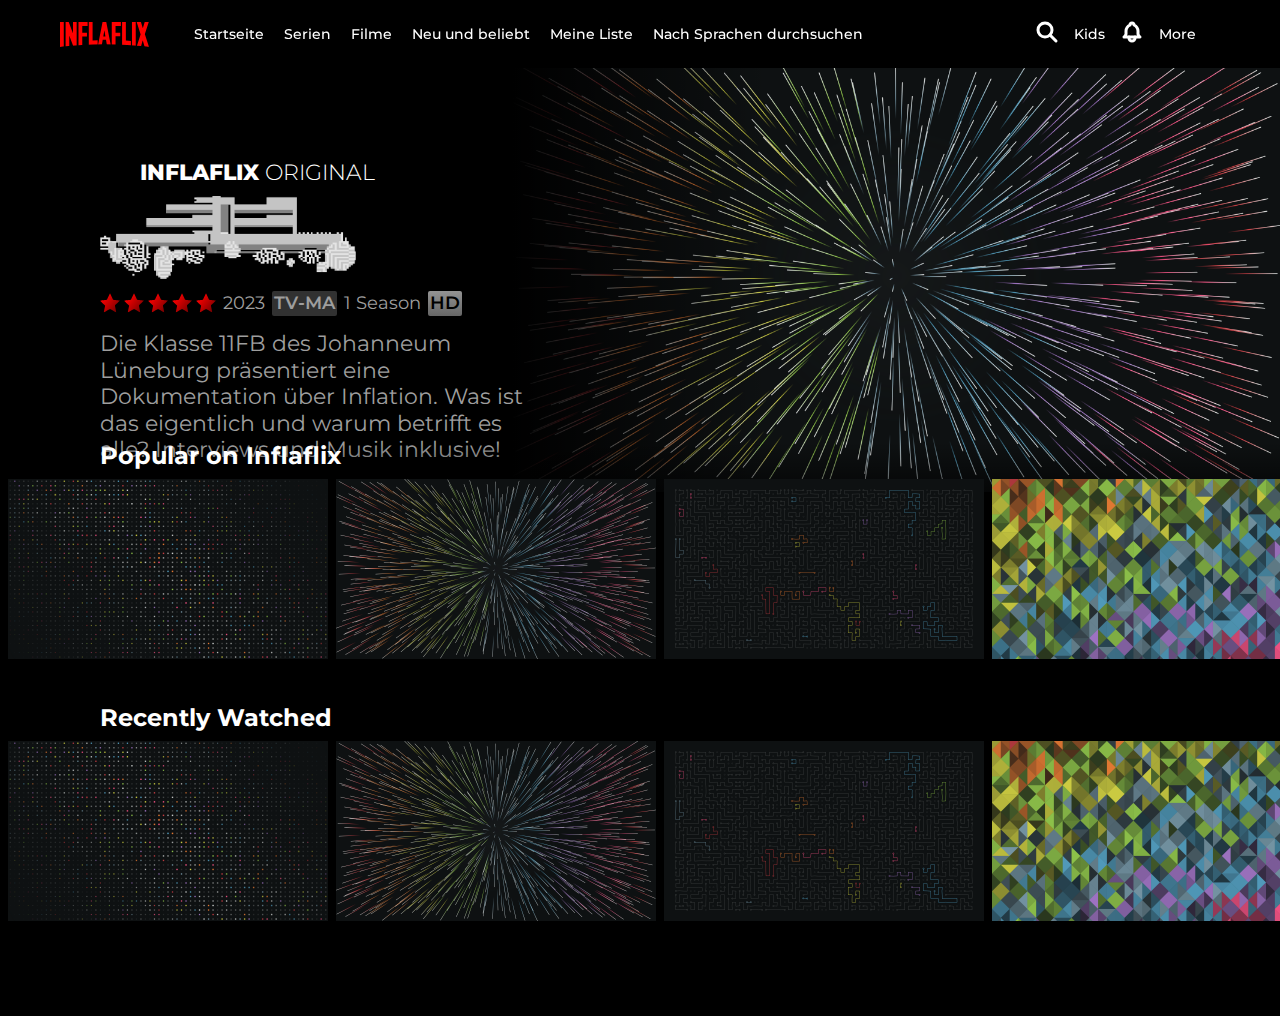
==== index.html @ cc9dcdc1 "first draft" ====
<!DOCTYPE html>
<html lang="en">

<head>
    <meta charset="UTF-8">
    <meta http-equiv="X-UA-Compatible" content="IE=edge">
    <meta name="viewport" content="width=device-width, initial-scale=1.0">
    <link rel="stylesheet" type="text/css" href="styles.css">
    <link rel="icon" type="image/x-icon" href="img/InflaflixLogo.svg">
    <title>Inflaflix</title>
</head>

<body>
    <span class="nav-bar-container-background"></span>
    <div class="nav-bar-container">
        <img src="./img/InflaflixLogoFull.svg" class="nav-logo">
        <ul class="main-navigation">
            <!--<li class="navigation-menu"><a class="menu-trigger" role="button" aria-haspopup="true" href="todo"
                    tabindex="0">Durchsuchen</a></li>-->
            <li class="nav-item"><a class="current active" href="/browse">Startseite</a></li>
            <li class="nav-item"><a href="/browse/genre/83">Serien</a></li>
            <li class="nav-item"><a href="/browse/genre/34399">Filme</a></li>
            <li class="nav-item"><a href="/latest">Neu und beliebt</a></li>
            <li class="nav-item"><a href="/browse/my-list">Meine Liste</a></li>
            <li class="nav-item"><a href="/browse/original-audio">Nach Sprachen durchsuchen</a></li>
        </ul>

        <div class="right-navigation">

            <div class="right-nav-item"><svg xmlns="http://www.w3.org/2000/svg"
                    class="icon icon-tabler icon-tabler-search" width="24" height="24" viewBox="0 0 24 24"
                    stroke-width="3" stroke="#ffffff" fill="none" stroke-linecap="round" stroke-linejoin="round">
                    <path stroke="none" d="M0 0h24v24H0z" fill="none" />
                    <circle cx="10" cy="10" r="7" />
                    <line x1="21" y1="21" x2="15" y2="15" />
                </svg>
            </div>

            <div class="right-nav-item right-nav-text">
                Kids
            </div>

            <div class="right-nav-item">
                <svg xmlns="http://www.w3.org/2000/svg" class="icon icon-tabler icon-tabler-bell" width="24" height="24"
                    viewBox="0 0 24 24" stroke-width="3" stroke="#ffffff" fill="none" stroke-linecap="round"
                    stroke-linejoin="round">
                    <path stroke="none" d="M0 0h24v24H0z" fill="none" />
                    <path d="M10 5a2 2 0 0 1 4 0a7 7 0 0 1 4 6v3a4 4 0 0 0 2 3h-16a4 4 0 0 0 2 -3v-3a7 7 0 0 1 4 -6" />
                    <path d="M9 17v1a3 3 0 0 0 6 0v-1" />
                </svg>
            </div>

            <div class="right-nav-item">More

            </div>
            
        </div>

    </div>


    <div class="featured-content-container">
        <img src="./img/testImages/themer-wallpaper-burst-dark-2560x1440.png" class="background-image">
        <div class="featured-content-description">
            <div class="feature-brand"><span style="font-weight: 800;">Inflaflix</span> Original</div>
            <img src="./img/JohLogo.png" class="feature-brand-logo">
            <div class="featured-content-info-container">
                <div class="star-container">
                    <img src="./img/star.svg">
                    <img src="./img/star.svg">
                    <img src="./img/star.svg">
                    <img src="./img/star.svg">
                    <img src="./img/star.svg">
                </div>
                <span style="text-align: center; font-size: 18px; margin-left: 7px;">2023</span>
                <span
                    style="text-align: center; font-size: 18px; font-weight: 600; margin-left: 7px; background-color: rgb(49, 49, 49); padding: 2px; border-radius: 2px;">
                    TV-MA
                </span>
                <span style="text-align: center; font-size: 18px; margin-left: 7px;">1 Season</span>
                <span
                    style="text-align: center; color: black; font-size: 18px; font-weight: 600; margin-left: 7px; background: linear-gradient(0deg, rgba(102,102,102,1) 0%, rgba(147,147,147,1) 100%); padding: 2px; border-radius: 2px;">
                    HD
                </span>
            </div>

            <div class="featured-content-description-text">
                Die Klasse 11FB des Johanneum Lüneburg präsentiert eine Dokumentation über Inflation. Was ist das
                eigentlich und warum betrifft es alle? Interviews und Musik inklusive!
            </div>
        </div>
    </div>

    <div class="show-selection">
        <div class="show-selection-row">
            <div class="selection-row-title">Popular on Inflaflix</div>
            <div class="selection-row-shows">
                <div class="show">
                    <img src="./img/testImages/themer-wallpaper-block-wave-dark-2560x1440.png">
                    <a class="show-hover-selector"></a>
                </div>
                <div class="show">
                    <img src="./img/testImages/themer-wallpaper-burst-dark-2560x1440.png">
                    <a class="show-hover-selector"></a>
                </div>
                <div class="show">
                    <img src="./img/testImages/themer-wallpaper-circuits-dark-2560x1440.png">
                    <a class="show-hover-selector"></a>
                </div>
                <div class="show">
                    <img src="./img/testImages/themer-wallpaper-diamonds-dark-2560x1440.png">
                    <a class="show-hover-selector"></a>
                </div>
                <div class="show">
                    <img src="./img/testImages/themer-wallpaper-dot-grid-dark-2560x1440-1.png">
                    <a class="show-hover-selector"></a>
                </div>
                <div class="show">
                    <img src="./img/testImages/themer-wallpaper-dot-grid-dark-2560x1440-2.png">
                    <a class="show-hover-selector"></a>
                </div>
                <div class="show">
                    <img src="./img/testImages/themer-wallpaper-octagon-dark-2560x1440.png">
                    <a class="show-hover-selector"></a>
                </div>
                <div class="show">
                    <img src="./img/testImages/themer-wallpaper-shirts-dark-2560-1440.png">
                    <a class="show-hover-selector"></a>
                </div>
                <div class="show">
                    <img src="./img/testImages/themer-wallpaper-triangles-dark-2560x1440.png">
                    <a class="show-hover-selector"></a>
                </div>
                <div class="show">
                    <img src="./img/testImages/themer-wallpaper-trianglify-dark-2560x1440-0.75-1.png">
                    <a class="show-hover-selector"></a>
                </div>
                <div class="show">
                    <img src="./img/testImages/themer-wallpaper-trianglify-dark-2560x1440-0.75-2.png">
                    <a class="show-hover-selector"></a>
                </div>
                <div class="show">
                    <img src="./img/testImages/themer-wallpaper-block-wave-dark-2560x1440.png">
                    <a class="show-hover-selector"></a>
                </div>
                <div class="show">
                    <img src="./img/testImages/themer-wallpaper-burst-dark-2560x1440.png">
                    <a class="show-hover-selector"></a>
                </div>
                <div class="show">
                    <img src="./img/testImages/themer-wallpaper-circuits-dark-2560x1440.png">
                    <a class="show-hover-selector"></a>
                </div>
                <div class="show">
                    <img src="./img/testImages/themer-wallpaper-diamonds-dark-2560x1440.png">
                    <a class="show-hover-selector"></a>
                </div>
                <div class="show">
                    <img src="./img/testImages/themer-wallpaper-dot-grid-dark-2560x1440-1.png">
                    <a class="show-hover-selector"></a>
                </div>
                <div class="show">
                    <img src="./img/testImages/themer-wallpaper-dot-grid-dark-2560x1440-2.png">
                    <a class="show-hover-selector"></a>
                </div>
                <div class="show">
                    <img src="./img/testImages/themer-wallpaper-octagon-dark-2560x1440.png">
                    <a class="show-hover-selector"></a>
                </div>
                <div class="show">
                    <img src="./img/testImages/themer-wallpaper-shirts-dark-2560-1440.png">
                    <a class="show-hover-selector"></a>
                </div>
                <div class="show">
                    <img src="./img/testImages/themer-wallpaper-triangles-dark-2560x1440.png">
                    <a class="show-hover-selector"></a>
                </div>
                <div class="show">
                    <img src="./img/testImages/themer-wallpaper-trianglify-dark-2560x1440-0.75-1.png">
                    <a class="show-hover-selector"></a>
                </div>
                <div class="show">
                    <img src="./img/testImages/themer-wallpaper-trianglify-dark-2560x1440-0.75-2.png">
                    <a class="show-hover-selector"></a>
                </div>
            </div>
        </div>
        <div class="show-selection-row">
            <div class="selection-row-title">Recently Watched</div>
            <div class="selection-row-shows">
                <div class="show">
                    <img src="./img/testImages/themer-wallpaper-block-wave-dark-2560x1440.png">
                    <a class="show-hover-selector"></a>
                </div>
                <div class="show">
                    <img src="./img/testImages/themer-wallpaper-burst-dark-2560x1440.png">
                    <a class="show-hover-selector"></a>
                </div>
                <div class="show">
                    <img src="./img/testImages/themer-wallpaper-circuits-dark-2560x1440.png">
                    <a class="show-hover-selector"></a>
                </div>
                <div class="show">
                    <img src="./img/testImages/themer-wallpaper-diamonds-dark-2560x1440.png">
                    <a class="show-hover-selector"></a>
                </div>
                <div class="show">
                    <img src="./img/testImages/themer-wallpaper-dot-grid-dark-2560x1440-1.png">
                    <a class="show-hover-selector"></a>
                </div>
                <div class="show">
                    <img src="./img/testImages/themer-wallpaper-dot-grid-dark-2560x1440-2.png">
                    <a class="show-hover-selector"></a>
                </div>
                <div class="show">
                    <img src="./img/testImages/themer-wallpaper-octagon-dark-2560x1440.png">
                    <a class="show-hover-selector"></a>
                </div>
                <div class="show">
                    <img src="./img/testImages/themer-wallpaper-shirts-dark-2560-1440.png">
                    <a class="show-hover-selector"></a>
                </div>
                <div class="show">
                    <img src="./img/testImages/themer-wallpaper-triangles-dark-2560x1440.png">
                    <a class="show-hover-selector"></a>
                </div>
                <div class="show">
                    <img src="./img/testImages/themer-wallpaper-trianglify-dark-2560x1440-0.75-1.png">
                    <a class="show-hover-selector"></a>
                </div>
                <div class="show">
                    <img src="./img/testImages/themer-wallpaper-trianglify-dark-2560x1440-0.75-2.png">
                    <a class="show-hover-selector"></a>
                </div>
                <div class="show">
                    <img src="./img/testImages/themer-wallpaper-block-wave-dark-2560x1440.png">
                    <a class="show-hover-selector"></a>
                </div>
                <div class="show">
                    <img src="./img/testImages/themer-wallpaper-burst-dark-2560x1440.png">
                    <a class="show-hover-selector"></a>
                </div>
                <div class="show">
                    <img src="./img/testImages/themer-wallpaper-circuits-dark-2560x1440.png">
                    <a class="show-hover-selector"></a>
                </div>
                <div class="show">
                    <img src="./img/testImages/themer-wallpaper-diamonds-dark-2560x1440.png">
                    <a class="show-hover-selector"></a>
                </div>
                <div class="show">
                    <img src="./img/testImages/themer-wallpaper-dot-grid-dark-2560x1440-1.png">
                    <a class="show-hover-selector"></a>
                </div>
                <div class="show">
                    <img src="./img/testImages/themer-wallpaper-dot-grid-dark-2560x1440-2.png">
                    <a class="show-hover-selector"></a>
                </div>
                <div class="show">
                    <img src="./img/testImages/themer-wallpaper-octagon-dark-2560x1440.png">
                    <a class="show-hover-selector"></a>
                </div>
                <div class="show">
                    <img src="./img/testImages/themer-wallpaper-shirts-dark-2560-1440.png">
                    <a class="show-hover-selector"></a>
                </div>
                <div class="show">
                    <img src="./img/testImages/themer-wallpaper-triangles-dark-2560x1440.png">
                    <a class="show-hover-selector"></a>
                </div>
                <div class="show">
                    <img src="./img/testImages/themer-wallpaper-trianglify-dark-2560x1440-0.75-1.png">
                    <a class="show-hover-selector"></a>
                </div>
                <div class="show">
                    <img src="./img/testImages/themer-wallpaper-trianglify-dark-2560x1440-0.75-2.png">
                    <a class="show-hover-selector"></a>
                </div>
            </div>
        </div>
    </div>
</body>

</html>
---- styles.css ----
/* General Setup */
@font-face {
    font-family: "Montserat";
    src: url(fonts/Montserrat-VariableFont_wght.ttf) format("truetype");
}

body {
    margin: 0;
    width: 100%;
    font-family: "Montserat", sans-serif;
    line-height: 1.2;
    background-color: black;
    overflow-x: hidden;
}

.nav-bar-container {
    box-sizing: border-box;
    width: calc(100vw - 9px);
    height: 68px;
    background-image: linear-gradient(to top, rgba(0, 0, 0, 0), rgba(0, 0, 0, 0.8));
    color: white;
    padding: 20px;
    padding-left: 60px;
    font-size: 14px;
    font-weight: 500;
    position: fixed;
    display: flex;
    align-items: center;
    z-index: 100;
}

.nav-bar-container-background {
    position: absolute;
    width: 100%;
    height: 68px;
    background-color: black;
    z-index: 99;
}

.nav-logo {
    height: 25px;
    margin-right: 25px;
}

.main-navigation {
    align-items: center;
    display: flex;
    margin: 0;
    padding: 0;
}

.nav-item {
    display: block;
    margin-left: 20px;
    list-style-type: none;
    font-size: 14px;
}

.nav-item a {
    text-decoration: none;
    color: white;
}

a.nav-item:hover {
    color: rgb(253, 88, 88);
}

.right-navigation {
    display: flex;
    align-items: center;
    height: 100%;
    justify-content: flex-end;
    position: absolute;
    top: 0;
    right: 60px;
}

.right-nav-item {
    margin-right: 15px;
}


.featured-content-container {
    width: 100%;
    height: calc(60vw * 1080/1920);
    padding-top: 60px;
    position: relative;
    background-color: blue;
}

.featured-content-description {
    width: 100vw;
    height: calc(100% - 60px);
    background: linear-gradient(90deg, rgba(0, 0, 0, 1) 0%, rgba(0, 0, 0, 1) 40%, rgba(0, 0, 0, 0.5) 50%, rgba(0, 0, 0, 0) 60%);
    color: white;
    position: absolute;
    box-sizing: border-box;
    padding: 100px;
}

.featured-content-description-text {
    width: 34vw;
    margin-top: 18px;
    font-size: 22px;
    font-weight: 400;
    color: rgb(158, 158, 158);
}

.feature-brand {
    font-size: 22px;
    text-transform: uppercase;
    font-weight: 300;
    margin-left: 40px;
}

.feature-brand-logo {
    width: 20vw;
    margin-top: 10px;
}

.featured-content-info-container {
    display: flex;
    align-items: center;
    text-align: center;
    margin-top: 10px;
    height: 20px;
    color: rgb(158, 158, 158);
}

.star-container {
    height: 100%;
    align-items: center;
    position: relative;
}

.star-container img {
    height: 20px;
    width: 20px;
    margin-top: auto;
}

.background-image {
    width: 60vw;
    float: right;
}

@media (max-width: 1000px) {
    .background-image {
        width: 100vw;
    }

    .featured-content-container {
        height: calc(100vw * 1080/1920);
    }

    .featured-content-description {
        background: linear-gradient(0deg, rgba(0, 0, 0, 1) 0%, rgba(0, 0, 0, 1) 40%, rgba(0, 0, 0, 0.5) 50%, rgba(0, 0, 0, 0.15) 60%);
        align-content: center;
    }

    .feature-brand-logo {
        width: 50vw;
    }

    .featured-content-description-text {
        width: 80vw;
    }
}




.show-selection {
    color: white;
    background: linear-gradient(0deg, rgba(0, 0, 0, 1) 85%, rgba(0, 0, 0, 0) 100%);
    translate: 0 -50px;
    margin: auto;
}

.show-selection-row {
    height: 100%;
    margin-bottom: 5px;
}

.selection-row-title {
    margin-left: 100px;
    margin-bottom: 8px;
    font-size: 24px;
    font-weight: 700;
    display: block;
}

.selection-row-shows {
    display: flex;
    height: calc(20vh + 40px);
    margin-left: 8px;
    overflow:auto;
    -ms-overflow-style: none;
    /* IE and Edge */
    scrollbar-width: none;
    /* Firefox */

    scroll-snap-type: x mandatory;
}

.selection-row-shows::-webkit-scrollbar {
    display: none;
}

.show {
    height: 20vh;
    /*translate: calc(-25vh * 803/559 + 92px);*/
    margin-right: 8px;
    box-sizing: border-box;
    position: relative;
    scroll-snap-align: start;
    scroll-margin: 108px;
}

.show img {
    height: 20vh;
}

.show-hover-selector {
    width: calc(100% - 16px);
    height: calc(100% - 16px);
    position: absolute;
    top: 0;
    left: 0;
}

.show-hover-selector:hover {
    border: 8px solid white;
}


@media (max-width: 1120px) {
    .featured-content-description {
        padding: 50px;
    }

    .show-selection {
        translate: 0 -100;
    }

    .selection-row-title {
        margin-left: 58px;
    }

    .show {
        scroll-margin: 50px;
    }

    .featured-content-description-text {
        font-size: 19px;
    }
}
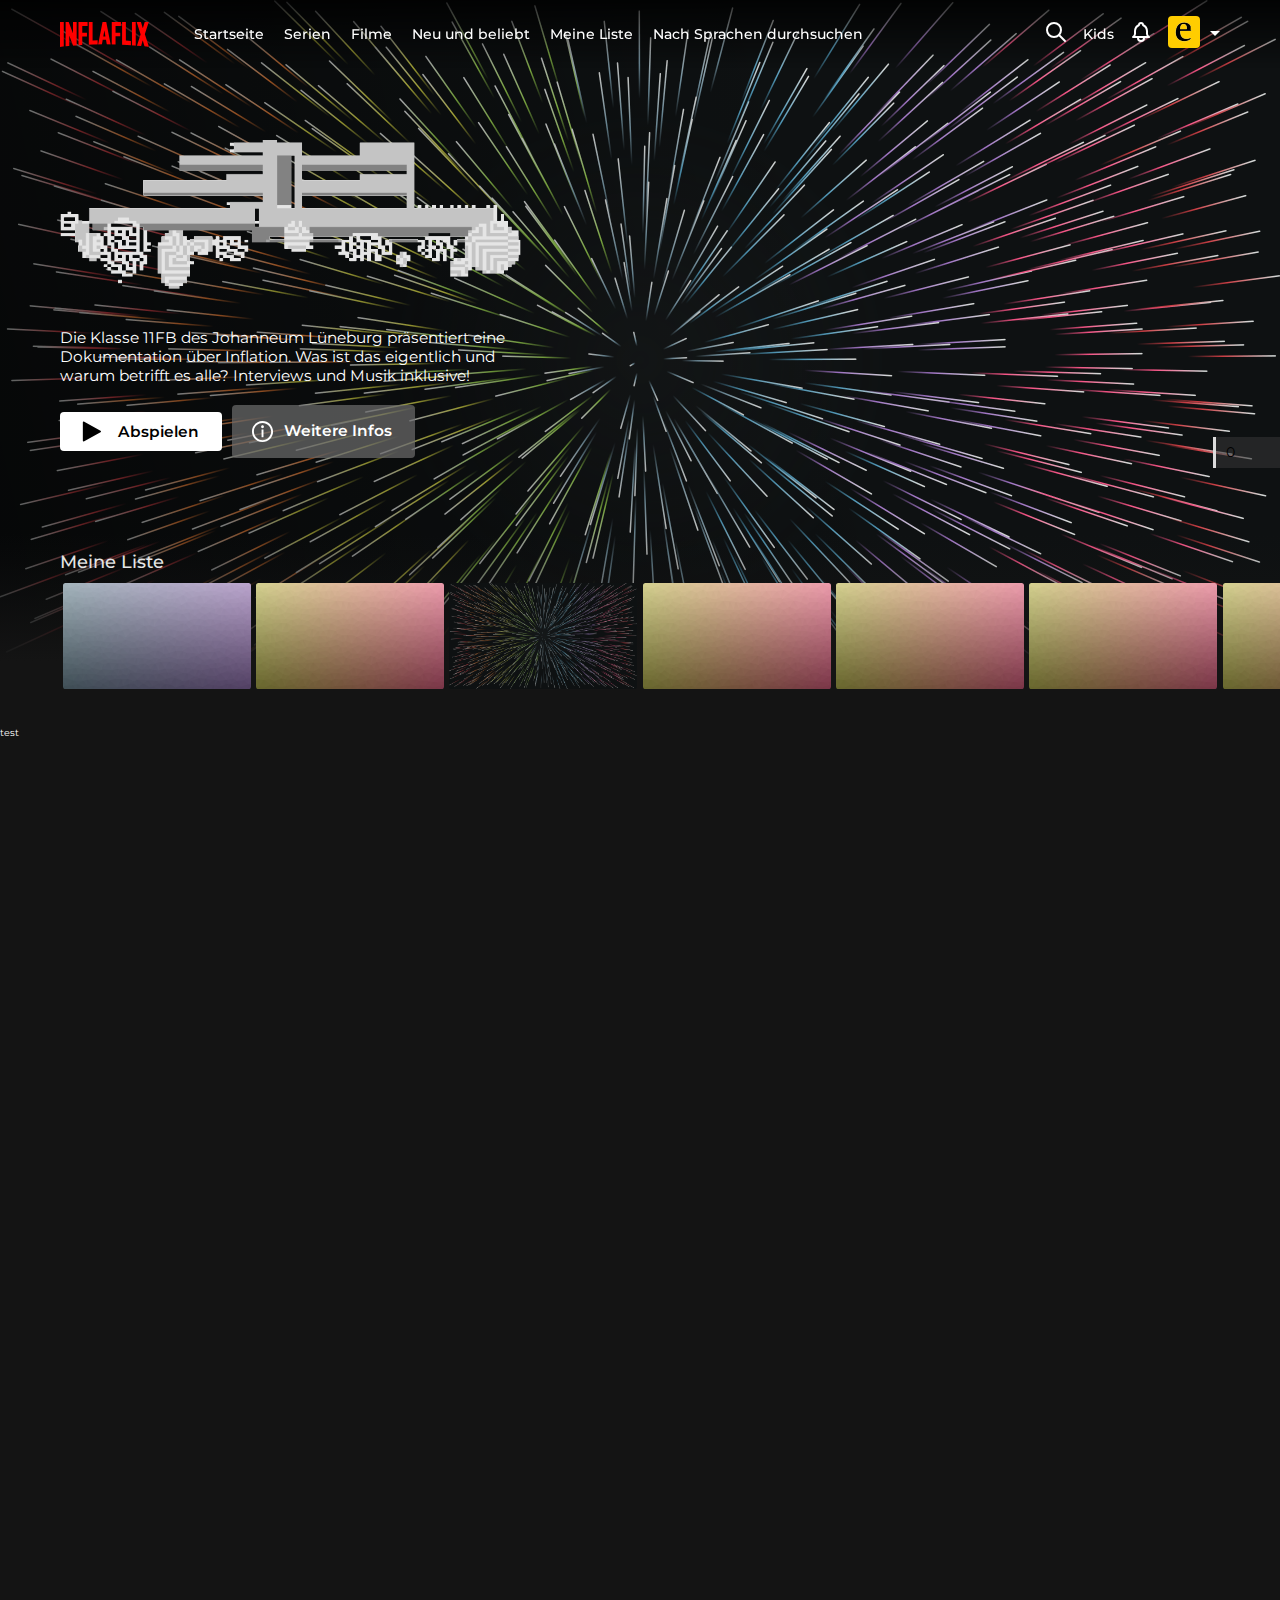
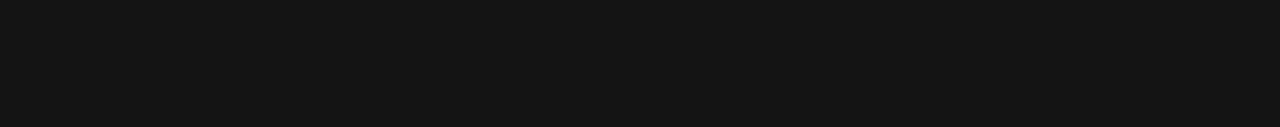
==== commit 68016514: "update website" ====
--- a/index.html
+++ b/index.html
@@ -11,180 +11,187 @@
 </head>
 
 <body>
-    <span class="nav-bar-container-background"></span>
-    <div class="nav-bar-container">
-        <img src="./img/InflaflixLogoFull.svg" class="nav-logo">
-        <ul class="main-navigation">
-            <!--<li class="navigation-menu"><a class="menu-trigger" role="button" aria-haspopup="true" href="todo"
+    <div class="content">
+        <!--<span class="nav-bar-container-background"></span>-->
+        <div class="nav-bar-container">
+            <img src="./img/InflaflixLogoFull.svg" class="nav-logo">
+            <ul class="main-navigation">
+                <!--<li class="navigation-menu"><a class="menu-trigger" role="button" aria-haspopup="true" href="todo"
                     tabindex="0">Durchsuchen</a></li>-->
-            <li class="nav-item"><a class="current active" href="/browse">Startseite</a></li>
-            <li class="nav-item"><a href="/browse/genre/83">Serien</a></li>
-            <li class="nav-item"><a href="/browse/genre/34399">Filme</a></li>
-            <li class="nav-item"><a href="/latest">Neu und beliebt</a></li>
-            <li class="nav-item"><a href="/browse/my-list">Meine Liste</a></li>
-            <li class="nav-item"><a href="/browse/original-audio">Nach Sprachen durchsuchen</a></li>
-        </ul>
-
-        <div class="right-navigation">
-
-            <div class="right-nav-item"><svg xmlns="http://www.w3.org/2000/svg"
-                    class="icon icon-tabler icon-tabler-search" width="24" height="24" viewBox="0 0 24 24"
-                    stroke-width="3" stroke="#ffffff" fill="none" stroke-linecap="round" stroke-linejoin="round">
-                    <path stroke="none" d="M0 0h24v24H0z" fill="none" />
-                    <circle cx="10" cy="10" r="7" />
-                    <line x1="21" y1="21" x2="15" y2="15" />
-                </svg>
-            </div>
-
-            <div class="right-nav-item right-nav-text">
-                Kids
-            </div>
-
-            <div class="right-nav-item">
-                <svg xmlns="http://www.w3.org/2000/svg" class="icon icon-tabler icon-tabler-bell" width="24" height="24"
-                    viewBox="0 0 24 24" stroke-width="3" stroke="#ffffff" fill="none" stroke-linecap="round"
-                    stroke-linejoin="round">
-                    <path stroke="none" d="M0 0h24v24H0z" fill="none" />
-                    <path d="M10 5a2 2 0 0 1 4 0a7 7 0 0 1 4 6v3a4 4 0 0 0 2 3h-16a4 4 0 0 0 2 -3v-3a7 7 0 0 1 4 -6" />
-                    <path d="M9 17v1a3 3 0 0 0 6 0v-1" />
-                </svg>
-            </div>
-
-            <div class="right-nav-item">More
-
-            </div>
-            
+                <li class="nav-item"><a class="current active" href="/browse">Startseite</a></li>
+                <li class="nav-item"><a href="/browse/genre/83">Serien</a></li>
+                <li class="nav-item"><a href="/browse/genre/34399">Filme</a></li>
+                <li class="nav-item"><a href="/latest">Neu und beliebt</a></li>
+                <li class="nav-item"><a href="/browse/my-list">Meine Liste</a></li>
+                <li class="nav-item"><a href="/browse/original-audio">Nach Sprachen durchsuchen</a></li>
+            </ul>
+
+            <div class="right-navigation">
+
+                <div class="right-nav-item"><svg xmlns="http://www.w3.org/2000/svg"
+                        class="icon icon-tabler icon-tabler-search" width="24" height="24" viewBox="0 0 24 24"
+                        stroke-width="2" stroke="#ffffff" fill="none" stroke-linecap="round" stroke-linejoin="round">
+                        <path stroke="none" d="M0 0h24v24H0z" fill="none" />
+                        <circle cx="10" cy="10" r="7" />
+                        <line x1="21" y1="21" x2="15" y2="15" />
+                    </svg>
+                </div>
+
+                <div class="right-nav-item right-nav-text">
+                    Kids
+                </div>
+
+                <div class="right-nav-item">
+                    <svg xmlns="http://www.w3.org/2000/svg" class="icon icon-tabler icon-tabler-bell" width="24"
+                        height="24" viewBox="0 0 24 24" stroke-width="2" stroke="#ffffff" fill="none"
+                        stroke-linecap="round" stroke-linejoin="round">
+                        <path stroke="none" d="M0 0h24v24H0z" fill="none" />
+                        <path
+                            d="M10 5a2 2 0 0 1 4 0a7 7 0 0 1 4 6v3a4 4 0 0 0 2 3h-16a4 4 0 0 0 2 -3v-3a7 7 0 0 1 4 -6" />
+                        <path d="M9 17v1a3 3 0 0 0 6 0v-1" />
+                    </svg>
+                </div>
+
+                <div class="right-nav-item">
+                    <div class="menu-account">
+                        <a class="profile-link">
+                            <img class="profile-image" src="./img/favicon-econome.png">
+                        </a>
+                        <span class="dropdown-icon"></span>
+                        <div class="dropdown-menu"></div>
+                    </div>
+                </div>
+
+            </div>
+
         </div>
 
-    </div>
-
-
-    <div class="featured-content-container">
-        <img src="./img/testImages/themer-wallpaper-burst-dark-2560x1440.png" class="background-image">
-        <div class="featured-content-description">
-            <div class="feature-brand"><span style="font-weight: 800;">Inflaflix</span> Original</div>
-            <img src="./img/JohLogo.png" class="feature-brand-logo">
-            <div class="featured-content-info-container">
-                <div class="star-container">
-                    <img src="./img/star.svg">
-                    <img src="./img/star.svg">
-                    <img src="./img/star.svg">
-                    <img src="./img/star.svg">
-                    <img src="./img/star.svg">
-                </div>
-                <span style="text-align: center; font-size: 18px; margin-left: 7px;">2023</span>
-                <span
-                    style="text-align: center; font-size: 18px; font-weight: 600; margin-left: 7px; background-color: rgb(49, 49, 49); padding: 2px; border-radius: 2px;">
-                    TV-MA
-                </span>
-                <span style="text-align: center; font-size: 18px; margin-left: 7px;">1 Season</span>
-                <span
-                    style="text-align: center; color: black; font-size: 18px; font-weight: 600; margin-left: 7px; background: linear-gradient(0deg, rgba(102,102,102,1) 0%, rgba(147,147,147,1) 100%); padding: 2px; border-radius: 2px;">
-                    HD
-                </span>
-            </div>
-
-            <div class="featured-content-description-text">
-                Die Klasse 11FB des Johanneum Lüneburg präsentiert eine Dokumentation über Inflation. Was ist das
-                eigentlich und warum betrifft es alle? Interviews und Musik inklusive!
-            </div>
-        </div>
-    </div>
-
-    <div class="show-selection">
-        <div class="show-selection-row">
-            <div class="selection-row-title">Popular on Inflaflix</div>
-            <div class="selection-row-shows">
-                <div class="show">
-                    <img src="./img/testImages/themer-wallpaper-block-wave-dark-2560x1440.png">
-                    <a class="show-hover-selector"></a>
-                </div>
-                <div class="show">
-                    <img src="./img/testImages/themer-wallpaper-burst-dark-2560x1440.png">
-                    <a class="show-hover-selector"></a>
-                </div>
-                <div class="show">
-                    <img src="./img/testImages/themer-wallpaper-circuits-dark-2560x1440.png">
-                    <a class="show-hover-selector"></a>
-                </div>
-                <div class="show">
-                    <img src="./img/testImages/themer-wallpaper-diamonds-dark-2560x1440.png">
-                    <a class="show-hover-selector"></a>
-                </div>
-                <div class="show">
-                    <img src="./img/testImages/themer-wallpaper-dot-grid-dark-2560x1440-1.png">
-                    <a class="show-hover-selector"></a>
-                </div>
-                <div class="show">
-                    <img src="./img/testImages/themer-wallpaper-dot-grid-dark-2560x1440-2.png">
-                    <a class="show-hover-selector"></a>
-                </div>
-                <div class="show">
-                    <img src="./img/testImages/themer-wallpaper-octagon-dark-2560x1440.png">
-                    <a class="show-hover-selector"></a>
-                </div>
-                <div class="show">
-                    <img src="./img/testImages/themer-wallpaper-shirts-dark-2560-1440.png">
-                    <a class="show-hover-selector"></a>
-                </div>
-                <div class="show">
-                    <img src="./img/testImages/themer-wallpaper-triangles-dark-2560x1440.png">
-                    <a class="show-hover-selector"></a>
-                </div>
-                <div class="show">
-                    <img src="./img/testImages/themer-wallpaper-trianglify-dark-2560x1440-0.75-1.png">
-                    <a class="show-hover-selector"></a>
-                </div>
-                <div class="show">
-                    <img src="./img/testImages/themer-wallpaper-trianglify-dark-2560x1440-0.75-2.png">
-                    <a class="show-hover-selector"></a>
-                </div>
-                <div class="show">
-                    <img src="./img/testImages/themer-wallpaper-block-wave-dark-2560x1440.png">
-                    <a class="show-hover-selector"></a>
-                </div>
-                <div class="show">
-                    <img src="./img/testImages/themer-wallpaper-burst-dark-2560x1440.png">
-                    <a class="show-hover-selector"></a>
-                </div>
-                <div class="show">
-                    <img src="./img/testImages/themer-wallpaper-circuits-dark-2560x1440.png">
-                    <a class="show-hover-selector"></a>
-                </div>
-                <div class="show">
-                    <img src="./img/testImages/themer-wallpaper-diamonds-dark-2560x1440.png">
-                    <a class="show-hover-selector"></a>
-                </div>
-                <div class="show">
-                    <img src="./img/testImages/themer-wallpaper-dot-grid-dark-2560x1440-1.png">
-                    <a class="show-hover-selector"></a>
-                </div>
-                <div class="show">
-                    <img src="./img/testImages/themer-wallpaper-dot-grid-dark-2560x1440-2.png">
-                    <a class="show-hover-selector"></a>
-                </div>
-                <div class="show">
-                    <img src="./img/testImages/themer-wallpaper-octagon-dark-2560x1440.png">
-                    <a class="show-hover-selector"></a>
-                </div>
-                <div class="show">
-                    <img src="./img/testImages/themer-wallpaper-shirts-dark-2560-1440.png">
-                    <a class="show-hover-selector"></a>
-                </div>
-                <div class="show">
-                    <img src="./img/testImages/themer-wallpaper-triangles-dark-2560x1440.png">
-                    <a class="show-hover-selector"></a>
-                </div>
-                <div class="show">
-                    <img src="./img/testImages/themer-wallpaper-trianglify-dark-2560x1440-0.75-1.png">
-                    <a class="show-hover-selector"></a>
-                </div>
-                <div class="show">
-                    <img src="./img/testImages/themer-wallpaper-trianglify-dark-2560x1440-0.75-2.png">
-                    <a class="show-hover-selector"></a>
-                </div>
-            </div>
-        </div>
+        <span style="display: block; position: relative;">
+            <div class="featured-content-container-hero">
+                <div class="featured-content-container">
+                    <div class="featured-content-image-wrapper">
+                        <img src="./img/testImages/themer-wallpaper-burst-dark-2560x1440.png">
+                        <span class="featured-content-gradients-trailer"></span>
+                        <span class="featured-content-gradients-hero"></span>
+                    </div>
+                    <div class="featured-content-rating">
+                        <span class="age-rating">
+                            0
+                        </span>
+                    </div>
+                    <div class="featured-content-fill-container">
+                        <div class="featured-content-info-container">
+                            <div class="featured-content-title-card">
+                                <img src="./img/JohLogo.png">
+                            </div>
+                            <div class="featured-content-description">
+                                <div class="featured-content-description-text">
+                                    Die Klasse 11FB des Johanneum Lüneburg präsentiert eine Dokumentation über
+                                    Inflation.
+                                    Was
+                                    ist
+                                    das
+                                    eigentlich und warum betrifft es alle? Interviews und Musik inklusive!
+                                </div>
+                            </div>
+                            <div class="featured-content-buttons-container">
+                                <a class="link-button-play">
+                                    <button>
+                                        <div class="icon">
+                                            <svg width="24" height="24" viewBox="0 0 24 24" fill="none"
+                                                xmlns="http://www.w3.org/2000/svg" class="play-icon">
+                                                <path
+                                                    d="M4 2.69127C4 1.93067 4.81547 1.44851 5.48192 1.81506L22.4069 11.1238C23.0977 11.5037 23.0977 12.4963 22.4069 12.8762L5.48192 22.1849C4.81546 22.5515 4 22.0693 4 21.3087V2.69127Z"
+                                                    fill="currentColor"></path>
+                                            </svg>
+                                        </div>
+                                        <div style="width: 1rem;"></div>
+                                        <span>Abspielen</span>
+                                    </button>
+                                </a>
+                                <button class="info-button">
+                                    <div class="icon">
+                                        <svg width="24" height="24" viewBox="0 0 24 24" fill="none"
+                                            xmlns="http://www.w3.org/2000/svg" class="info-icon">
+                                            <path fill-rule="evenodd" clip-rule="evenodd"
+                                                d="M12 3C7.02944 3 3 7.02944 3 12C3 16.9706 7.02944 21 12 21C16.9706 21 21 16.9706 21 12C21 7.02944 16.9706 3 12 3ZM1 12C1 5.92487 5.92487 1 12 1C18.0751 1 23 5.92487 23 12C23 18.0751 18.0751 23 12 23C5.92487 23 1 18.0751 1 12ZM13 10V18H11V10H13ZM12 8.5C12.8284 8.5 13.5 7.82843 13.5 7C13.5 6.17157 12.8284 5.5 12 5.5C11.1716 5.5 10.5 6.17157 10.5 7C10.5 7.82843 11.1716 8.5 12 8.5Z"
+                                                fill="currentColor"></path>
+                                        </svg>
+                                    </div>
+                                    <div style="width: 0.75vw;"></div>
+                                    <span>Weitere Infos</span>
+                                </button>
+                            </div>
+                        </div>
+
+                    </div>
+                </div>
+            </div>
+        </span>
+
+
+        <div class="show-selection">
+            <div class="show-selection-row">
+                <h2 class="selection-row-title">
+                    <a>
+                        Meine Liste
+                    </a>
+                </h2>
+                <div class="selection-row-shows-container">
+                    <div class="selection-row-shows">
+                        <div class="show">
+                            <a>
+                                <div class="show-boxart">
+                                    <img src="./img/testImages/themer-wallpaper-trianglify-dark-2560x1440-0.75-1.png">
+                                </div>
+                            </a>
+                        </div>
+                        <div class="show">
+                            <a>
+                                <div class="show-boxart">
+                                    <img src="./img/testImages/themer-wallpaper-trianglify-dark-2560x1440-0.75-2.png">
+                                </div>
+                            </a>
+                        </div>
+                        <div class="show">
+                            <a>
+                                <div class="show-boxart">
+                                    <img src="./img/testImages/themer-wallpaper-burst-dark-2560x1440.png">
+                                </div>
+                            </a>
+                        </div>
+                        <div class="show">
+                            <a>
+                                <div class="show-boxart">
+                                    <img src="./img/testImages/themer-wallpaper-trianglify-dark-2560x1440-0.75-2.png">
+                                </div>
+                            </a>
+                        </div>
+                        <div class="show">
+                            <a>
+                                <div class="show-boxart">
+                                    <img src="./img/testImages/themer-wallpaper-trianglify-dark-2560x1440-0.75-2.png">
+                                </div>
+                            </a>
+                        </div>
+                        <div class="show">
+                            <a>
+                                <div class="show-boxart">
+                                    <img src="./img/testImages/themer-wallpaper-trianglify-dark-2560x1440-0.75-2.png">
+                                </div>
+                            </a>
+                        </div>
+                        <div class="show">
+                            <a>
+                                <div class="show-boxart">
+                                    <img src="./img/testImages/themer-wallpaper-trianglify-dark-2560x1440-0.75-2.png">
+                                </div>
+                            </a>
+                        </div>
+                    </div>
+                </div>
+            </div>
+            <!--
         <div class="show-selection-row">
             <div class="selection-row-title">Recently Watched</div>
             <div class="selection-row-shows">
@@ -277,6 +284,9 @@
                     <a class="show-hover-selector"></a>
                 </div>
             </div>
+        </div>-->
+
+            <span style="height: 1000px; display: block;">test</span>
         </div>
     </div>
 </body>
--- a/styles.css
+++ b/styles.css
@@ -8,14 +8,22 @@
     margin: 0;
     width: 100%;
     font-family: "Montserat", sans-serif;
+    font-size: 0.75vw;
     line-height: 1.2;
-    background-color: black;
-    overflow-x: hidden;
-}
+    background-color: #141414;
+    /*overflow-x: hidden;*/
+}
+
+.content {
+    overflow: hidden;
+}
+
+
+/* Navigation */
 
 .nav-bar-container {
     box-sizing: border-box;
-    width: calc(100vw - 9px);
+    width: 100%;
     height: 68px;
     background-image: linear-gradient(to top, rgba(0, 0, 0, 0), rgba(0, 0, 0, 0.8));
     color: white;
@@ -30,10 +38,10 @@
 }
 
 .nav-bar-container-background {
-    position: absolute;
+    position: fixed;
     width: 100%;
     height: 68px;
-    background-color: black;
+    background-color: #141414;
     z-index: 99;
 }
 
@@ -73,185 +81,401 @@
     position: absolute;
     top: 0;
     right: 60px;
-}
-
-.right-nav-item {
+    cursor: pointer;
+}
+
+.right-nav-item:not(:last-child) {
     margin-right: 15px;
 }
 
+.menu-account {
+    display: flex;
+    align-items: center;
+    font-size: 12px;
+    position: relative;
+}
+
+.profile-image {
+    border-radius: 4px;
+    height: 32px;
+    width: 32px;
+}
+
+.dropdown-icon {
+    border-color: #fff transparent transparent;
+    border-style: solid;
+    border-width: 5px 5px 0;
+    height: 0;
+    margin-left: 10px;
+    transition: transform 367ms cubic-bezier(.21, 0, .07, 1);
+    width: 0;
+    display: block;
+}
+
+.menu-account:hover span.dropdown-icon {
+    transform: rotate(180deg);
+}
+
+.menu-account .dropdown-menu {
+    width: 220px;
+    height: 390px;
+    position: absolute;
+    top: 36px;
+    right: 0;
+    background-color: rgba(0, 0, 0, 0.9);
+    border: 1px solid rgba(70, 70, 70, 0.9);
+    display: none;
+}
+
+.menu-account:hover .dropdown-menu {
+    display: block;
+}
+
+
+/*Featured Content*/
+
+.featured-content-container-hero {
+    position: relative;
+    top: 0;
+    left: 0;
+    right: 0;
+    margin-bottom: 20px;
+    padding-bottom: 40%;
+    height: 0;
+}
+
 
 .featured-content-container {
     width: 100%;
-    height: calc(60vw * 1080/1920);
-    padding-top: 60px;
-    position: relative;
-    background-color: blue;
+    height: 56.25vw;
+    position: relative;
+}
+
+.featured-content-image-wrapper {
+    position: absolute;
+    top: 0;
+    right: 0;
+    bottom: 0;
+    left: 0;
+    width: 100%;
+}
+
+.featured-content-image-wrapper img {
+    width: 100%
+}
+
+.featured-content-gradients-trailer {
+    position: absolute;
+    background: linear-gradient(77deg, rgba(0, 0, 0, .6), transparent 85%);
+    bottom: 0;
+    left: 0;
+    top: 0;
+    right: 26.1%;
+}
+
+.featured-content-gradients-hero {
+    position: absolute;
+    background: linear-gradient(180deg, hsla(0, 0%, 8%, 0) 0, hsla(0, 0%, 8%, .15) 15%, hsla(0, 0%, 8%, .35) 29%, hsla(0, 0%, 8%, .58) 44%, #141414 68%, #141414);
+    background-position: 0 top;
+    background-repeat: repeat-x;
+    background-size: 100% 100%;
+    bottom: -1px;
+    height: 14.7vw;
+    left: 0;
+    right: 0;
+    top: auto;
+
+}
+
+.featured-content-rating {
+    display: flex;
+    align-items: center;
+    justify-content: flex-end;
+    flex-direction: row;
+    position: absolute;
+    right: 0;
+    bottom: 35%;
+
+    width: 100px;
+
+}
+
+.age-rating {
+    display: flex;
+    align-items: center;
+    background-color: rgba(51, 51, 51, .6);
+    border: 3px #dcdcdc;
+    border-left-style: solid;
+    box-sizing: border-box;
+    font-size: 1.1vw;
+    height: 2.4vw;
+    padding: .5vw 3.5vw .5vw .8vw;
+}
+
+.featured-content-fill-container {
+    position: absolute;
+    top: 0;
+    right: 0;
+    bottom: 0;
+    left: 0;
+}
+
+.featured-content-info-container {
+    position: absolute;
+    top: 0;
+    left: 60px;
+    bottom: 35%;
+    width: 36%;
+    display: flex;
+    flex-direction: column;
+    justify-content: flex-end;
+}
+
+.featured-content-title-card {
+    min-width: 13.2vw;
+    margin-bottom: 1.2vw;
+    position: relative;
+}
+
+.featured-content-title-card img {
+    width: 100%;
+    transform-origin: bottom left;
+    margin-bottom: 1.2vw;
 }
 
 .featured-content-description {
+    margin-top: 0.5vw;
+
+}
+
+.featured-content-description-text {
+    color: #fff;
+    font-weight: 400;
+    font-size: 1.2vw;
+    line-height: normal;
+}
+
+.featured-content-buttons-container {
+    margin-top: 1.5vw;
+    display: flex;
+    line-height: 88%;
+    white-space: nowrap;
+
+    font-size: 0.75vw;
+}
+
+
+.link-button-play {
+    display: flex;
+    align-items: center;
+    justify-content: center;
+
+
+    font: inherit;
+}
+
+.link-button-play button {
+    appearance: none;
+    border: 0;
+    border-radius: 4px;
+    cursor: pointer;
+    padding: 0.6vw;
+    position: relative;
+    user-select: none;
+    opacity: 1;
+    display: flex;
+    align-items: center;
+    justify-content: center;
+
+    display: flex;
+    justify-content: center;
+
+    background-color: white;
+    color: black;
+    font-size: 0.75vw;
+
+    padding-left: 1.5vw;
+    padding-right: 1.8vw;
+    margin-left: 0;
+    margin-bottom: 0.75vw;
+    margin-right: 0.75vw;
+
+
+}
+
+.link-button-play:hover button {
+    opacity: 0.8;
+}
+
+.link-button-play button span {
+    display: block;
+    font-size: 1.2vw;
+    font-weight: 600;
+    font-family: Montserat, Arial, Helvetica, sans-serif;
+    line-height: 1.8vw;
+    color: black;
+}
+
+.link-button-play button .icon {
+    height: 1.8vw;
+    width: 1.8vw;
+    display: flex;
+    align-items: center;
+    justify-content: center;
+}
+
+.link-button-play button .icon svg {
+    height: 100%;
+    width: 100%;
+    font: inherit;
+}
+
+.info-button {
+    appearance: none;
+    border: 0;
+    border-radius: 4px;
+    cursor: pointer;
+    padding: 0.6vw;
+    position: relative;
+    user-select: none;
+    opacity: 1;
+    display: flex;
+    align-items: center;
+    justify-content: center;
+
+    display: flex;
+    justify-content: center;
+
+    background-color: rgba(109, 109, 110, 0.7);
+    color: white;
+
+    padding-left: 1.5vw;
+    padding-right: 1.8vw;
+    margin-left: 0;
+    margin-bottom: 0.75vw;
+    margin-right: 0.75vw;
+}
+
+.info-button:hover {
+    background-color: rgba(109, 109, 110, 0.5);
+}
+
+.info-button .icon {
+    height: 1.8vw;
+    width: 1.8vw;
+    display: flex;
+    align-items: center;
+    justify-content: center;
+
+}
+
+.info-button .icon svg {
+    width: 100%;
+    height: 100%;
+}
+
+.info-button span {
+    display: block;
+    font-size: 1.2vw;
+    font-weight: 600;
+    font-family: Montserat, Arial, Helvetica, sans-serif;
+    line-height: 2.4rem;
+    color: white;
+}
+
+
+
+
+.background-image {
     width: 100vw;
-    height: calc(100% - 60px);
-    background: linear-gradient(90deg, rgba(0, 0, 0, 1) 0%, rgba(0, 0, 0, 1) 40%, rgba(0, 0, 0, 0.5) 50%, rgba(0, 0, 0, 0) 60%);
-    color: white;
-    position: absolute;
+}
+
+
+
+
+.show-selection {
+    color: white;
+    margin: auto;
+}
+
+.show-selection-row {
     box-sizing: border-box;
-    padding: 100px;
-}
-
-.featured-content-description-text {
-    width: 34vw;
-    margin-top: 18px;
-    font-size: 22px;
-    font-weight: 400;
-    color: rgb(158, 158, 158);
-}
-
-.feature-brand {
-    font-size: 22px;
-    text-transform: uppercase;
-    font-weight: 300;
-    margin-left: 40px;
-}
-
-.feature-brand-logo {
-    width: 20vw;
-    margin-top: 10px;
-}
-
-.featured-content-info-container {
-    display: flex;
-    align-items: center;
-    text-align: center;
-    margin-top: 10px;
-    height: 20px;
-    color: rgb(158, 158, 158);
-}
-
-.star-container {
-    height: 100%;
-    align-items: center;
-    position: relative;
-}
-
-.star-container img {
-    height: 20px;
-    width: 20px;
-    margin-top: auto;
-}
-
-.background-image {
-    width: 60vw;
-    float: right;
-}
-
-@media (max-width: 1000px) {
-    .background-image {
-        width: 100vw;
-    }
-
-    .featured-content-container {
-        height: calc(100vw * 1080/1920);
-    }
-
-    .featured-content-description {
-        background: linear-gradient(0deg, rgba(0, 0, 0, 1) 0%, rgba(0, 0, 0, 1) 40%, rgba(0, 0, 0, 0.5) 50%, rgba(0, 0, 0, 0.15) 60%);
-        align-content: center;
-    }
-
-    .feature-brand-logo {
-        width: 50vw;
-    }
-
-    .featured-content-description-text {
-        width: 80vw;
-    }
-}
-
-
-
-
-.show-selection {
-    color: white;
-    background: linear-gradient(0deg, rgba(0, 0, 0, 1) 85%, rgba(0, 0, 0, 0) 100%);
-    translate: 0 -50px;
-    margin: auto;
-}
-
-.show-selection-row {
-    height: 100%;
-    margin-bottom: 5px;
+    padding: 0;
+    margin: 3vw 0;
+    position: relative;
 }
 
 .selection-row-title {
-    margin-left: 100px;
-    margin-bottom: 8px;
-    font-size: 24px;
-    font-weight: 700;
-    display: block;
+    line-height: 1.3;
+    margin: 0;
+    font-size: 0.75vw;
+    font-weight: 500;
+    color: white;
+    cursor: default;
+}
+
+.selection-row-title a {
+    margin: 0 4% 0.5em;
+    margin-left: 60px;
+    min-width: 6em;
+    color: #e5e5e5;
+    font-size: 1.4vw;
+    font-weight: 500;
+
+    text-decoration: none;
+    cursor: pointer;
+    line-height: 1.3;
+
+    display: inline-block;
+}
+
+.selection-row-shows-container {
+    box-sizing: border-box;
+    padding: 0;
 }
 
 .selection-row-shows {
-    display: flex;
-    height: calc(20vh + 40px);
-    margin-left: 8px;
-    overflow:auto;
-    -ms-overflow-style: none;
-    /* IE and Edge */
-    scrollbar-width: none;
-    /* Firefox */
-
-    scroll-snap-type: x mandatory;
+    padding: 0 60px;
+    margin: 0;
+    position: relative;
+    font-size: 0;
+    white-space: nowrap;
+}
+
+.show {
+    width: 16.66666667%;
+    box-sizing: border-box;
+    display: inline-block;
+    padding: 0 0.2vw;
+    position: relative;
+    vertical-align: top;
+
+    white-space: normal;
+
+}
+
+.show a {
+    display: block;
+    position: relative;
+}
+
+.show-boxart {
+    width: 100%;
+    overflow: hidden;
+    position: relative;
+    padding: 28.125% 0;
+    border-radius: 0.2vw;
+}
+
+.show-boxart img {
+    position: absolute;
+    top: 0;
+    right: 0;
+    bottom: 0;
+    left: 0;
+    width: 100%;
 }
 
 .selection-row-shows::-webkit-scrollbar {
     display: none;
-}
-
-.show {
-    height: 20vh;
-    /*translate: calc(-25vh * 803/559 + 92px);*/
-    margin-right: 8px;
-    box-sizing: border-box;
-    position: relative;
-    scroll-snap-align: start;
-    scroll-margin: 108px;
-}
-
-.show img {
-    height: 20vh;
-}
-
-.show-hover-selector {
-    width: calc(100% - 16px);
-    height: calc(100% - 16px);
-    position: absolute;
-    top: 0;
-    left: 0;
-}
-
-.show-hover-selector:hover {
-    border: 8px solid white;
-}
-
-
-@media (max-width: 1120px) {
-    .featured-content-description {
-        padding: 50px;
-    }
-
-    .show-selection {
-        translate: 0 -100;
-    }
-
-    .selection-row-title {
-        margin-left: 58px;
-    }
-
-    .show {
-        scroll-margin: 50px;
-    }
-
-    .featured-content-description-text {
-        font-size: 19px;
-    }
 }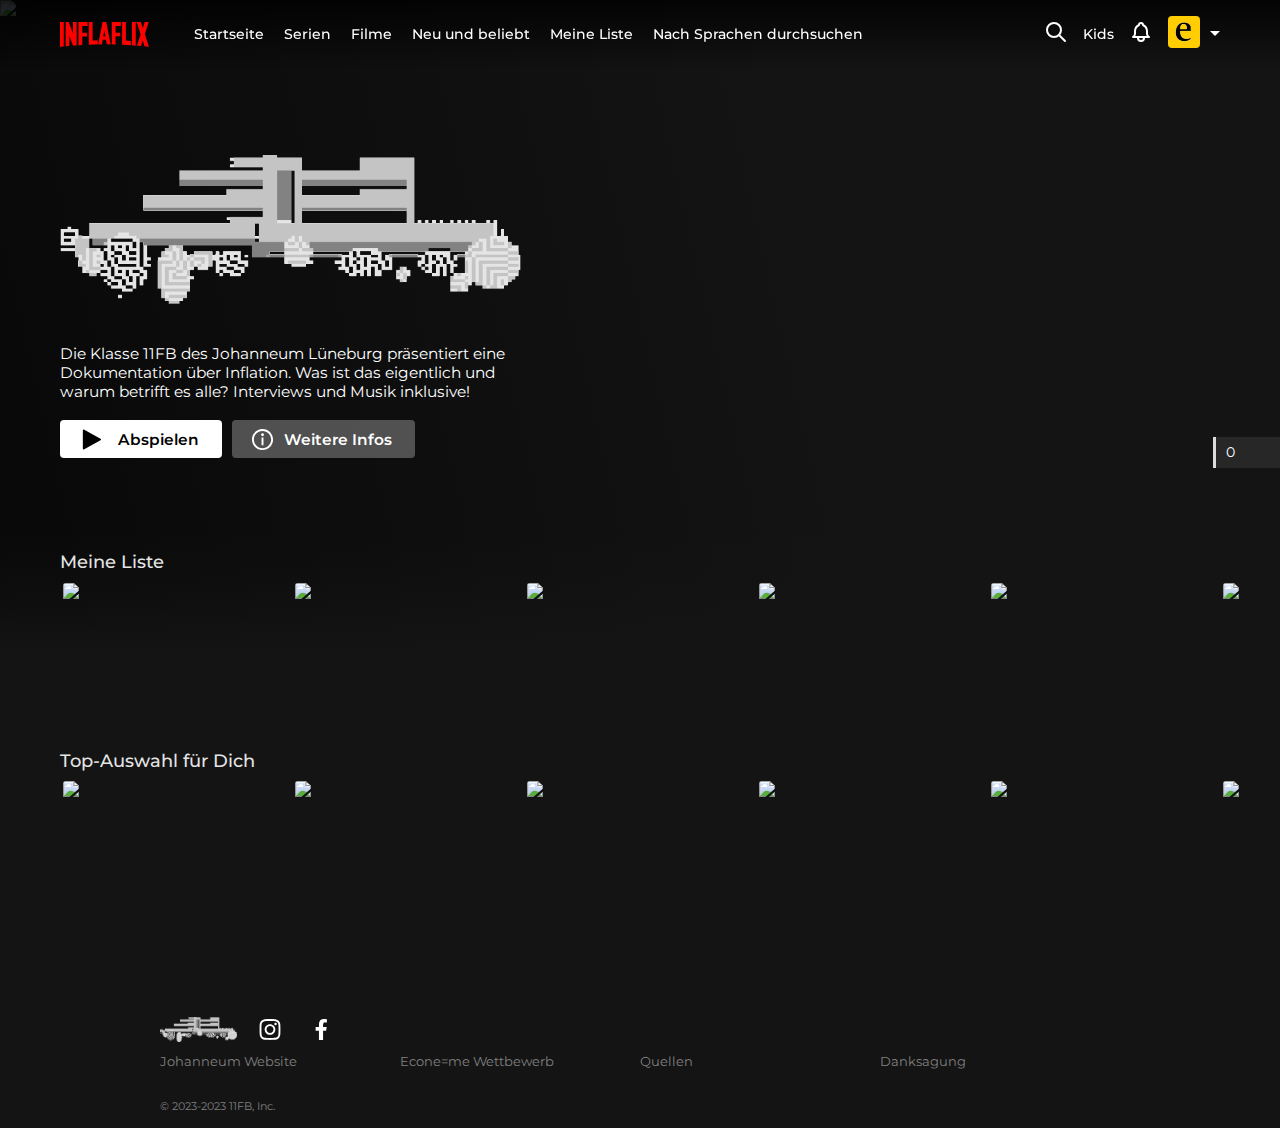
==== commit 0642c6b7: "changes" ====
--- a/index.html
+++ b/index.html
@@ -7,6 +7,7 @@
     <meta name="viewport" content="width=device-width, initial-scale=1.0">
     <link rel="stylesheet" type="text/css" href="styles.css">
     <link rel="icon" type="image/x-icon" href="img/InflaflixLogo.svg">
+    <script src="scripts.js"></script>
     <title>Inflaflix</title>
 </head>
 
@@ -16,9 +17,24 @@
         <div class="nav-bar-container">
             <img src="./img/InflaflixLogoFull.svg" class="nav-logo">
             <ul class="main-navigation">
-                <!--<li class="navigation-menu"><a class="menu-trigger" role="button" aria-haspopup="true" href="todo"
-                    tabindex="0">Durchsuchen</a></li>-->
-                <li class="nav-item"><a class="current active" href="/browse">Startseite</a></li>
+                <li class="nav-menu">
+                    <div class="menu-trigger" role="button" href="todo" tabindex="0">
+                        Durchsuchen
+                        <span class="dropdown-icon"></span>
+                        <div class="dropdown-menu">
+                            <ul>
+                                <li class="nav-item"><a class="current active" href="./index.html">Startseite</a></li>
+                                <li class="nav-item"><a href="/browse/genre/83">Serien</a></li>
+                                <li class="nav-item"><a href="/browse/genre/34399">Filme</a></li>
+                                <li class="nav-item"><a href="/latest">Neu und beliebt</a></li>
+                                <li class="nav-item"><a href="/browse/my-list">Meine Liste</a></li>
+                                <li class="nav-item"><a href="/browse/original-audio">Nach Sprachen durchsuchen</a></li>
+                            </ul>
+                        </div>
+                    </div>
+
+                </li>
+                <li class="nav-item"><a class="current active" href="./index.html">Startseite</a></li>
                 <li class="nav-item"><a href="/browse/genre/83">Serien</a></li>
                 <li class="nav-item"><a href="/browse/genre/34399">Filme</a></li>
                 <li class="nav-item"><a href="/latest">Neu und beliebt</a></li>
@@ -58,19 +74,24 @@
                             <img class="profile-image" src="./img/favicon-econome.png">
                         </a>
                         <span class="dropdown-icon"></span>
-                        <div class="dropdown-menu"></div>
+                        <div class="dropdown-menu">
+                            Diese Website wurde für den Econo=me Wettbewreb 2023 erstellt.<br><br>
+                            Die Gruppe 2 der Klasse 11FB des Johanneums Lüneburg hat sich mit Fragen rund um das Thema
+                            Inflation beschäftigt und präsentiert ihre Ergebnisse nun im Videaformat auf dieser Website.
+                        </div>
                     </div>
                 </div>
 
             </div>
 
         </div>
+        <div class="nav-bar-container-background nav-bar-background-hidden" id="nav-bar-container-background"></div>
 
         <span style="display: block; position: relative;">
             <div class="featured-content-container-hero">
                 <div class="featured-content-container">
                     <div class="featured-content-image-wrapper">
-                        <img src="./img/testImages/themer-wallpaper-burst-dark-2560x1440.png">
+                        <img src="./preview-gifs/Interview-Teil-2-econome.gif">
                         <span class="featured-content-gradients-trailer"></span>
                         <span class="featured-content-gradients-hero"></span>
                     </div>
@@ -87,15 +108,568 @@
                             <div class="featured-content-description">
                                 <div class="featured-content-description-text">
                                     Die Klasse 11FB des Johanneum Lüneburg präsentiert eine Dokumentation über
-                                    Inflation.
-                                    Was
-                                    ist
-                                    das
-                                    eigentlich und warum betrifft es alle? Interviews und Musik inklusive!
+                                    Inflation. Was ist das eigentlich und warum betrifft es alle? Interviews und Musik
+                                    inklusive!
                                 </div>
                             </div>
                             <div class="featured-content-buttons-container">
-                                <a class="link-button-play">
+                                <a class="link-button-play" onclick="playEpisode(1)">
+                                    <button class="button-play">
+                                        <div class="icon">
+                                            <svg width="24" height="24" viewBox="0 0 24 24" fill="none"
+                                                xmlns="http://www.w3.org/2000/svg" class="play-icon">
+                                                <path
+                                                    d="M4 2.69127C4 1.93067 4.81547 1.44851 5.48192 1.81506L22.4069 11.1238C23.0977 11.5037 23.0977 12.4963 22.4069 12.8762L5.48192 22.1849C4.81546 22.5515 4 22.0693 4 21.3087V2.69127Z"
+                                                    fill="currentColor"></path>
+                                            </svg>
+                                        </div>
+                                        <div style="width: 1rem;"></div>
+                                        <span>Abspielen</span>
+                                    </button>
+                                </a>
+                                <button class="info-button" onclick="togglePreview()">
+                                    <div class="icon">
+                                        <svg width="24" height="24" viewBox="0 0 24 24" fill="none"
+                                            xmlns="http://www.w3.org/2000/svg" class="info-icon">
+                                            <path fill-rule="evenodd" clip-rule="evenodd"
+                                                d="M12 3C7.02944 3 3 7.02944 3 12C3 16.9706 7.02944 21 12 21C16.9706 21 21 16.9706 21 12C21 7.02944 16.9706 3 12 3ZM1 12C1 5.92487 5.92487 1 12 1C18.0751 1 23 5.92487 23 12C23 18.0751 18.0751 23 12 23C5.92487 23 1 18.0751 1 12ZM13 10V18H11V10H13ZM12 8.5C12.8284 8.5 13.5 7.82843 13.5 7C13.5 6.17157 12.8284 5.5 12 5.5C11.1716 5.5 10.5 6.17157 10.5 7C10.5 7.82843 11.1716 8.5 12 8.5Z"
+                                                fill="currentColor"></path>
+                                        </svg>
+                                    </div>
+                                    <div style="width: 0.75vw;"></div>
+                                    <span>Weitere Infos</span>
+                                </button>
+                                </a>
+                            </div>
+                        </div>
+
+                    </div>
+                </div>
+            </div>
+        </span>
+
+
+        <div class="show-selection">
+            <div class="show-selection-row">
+                <h2 class="selection-row-title">
+                    <a>
+                        Meine Liste
+                    </a>
+                </h2>
+                <div class="selection-row-shows-container">
+                    <div class="selection-row-shows">
+
+                        <div class="show" id="showEp1">
+                            <a>
+                                <div class="show-boxart">
+                                    <img src="./img/previewImages/Nachrichten.png">
+                                </div>
+                            </a>
+                            <div class="show-info-panel show-info-left">
+                                <div class="show-boxart">
+                                    <img src="./preview-gifs/Nachrichten.gif">
+                                </div>
+                                <div class="show-info-container">
+                                    <div class="info-panel-playbutton" onclick="playEpisode(1)">
+                                        <svg viewBox="0 0 24 24" fill="none" xmlns="http://www.w3.org/2000/svg"
+                                            class="play-icon">
+                                            <path
+                                                d="M4 2.69127C4 1.93067 4.81547 1.44851 5.48192 1.81506L22.4069 11.1238C23.0977 11.5037 23.0977 12.4963 22.4069 12.8762L5.48192 22.1849C4.81546 22.5515 4 22.0693 4 21.3087V2.69127Z"
+                                                fill="currentColor"></path>
+                                        </svg>
+                                    </div>
+                                    <div class="info-panel-previewbutton" style="position: absolute;  ;">
+                                        <svg id="preview-enter" xmlns="http://www.w3.org/2000/svg" width="24"
+                                            height="24" viewBox="0 0 24 24" stroke-width="2.5" stroke="#ffffff"
+                                            fill="none" stroke-linecap="round" stroke-linejoin="round">
+                                            <path stroke="none" d="M0 0h24v24H0z" fill="none" />
+                                            <line x1="24" y1="6" x2="12" y2="18" />
+                                            <line x1="0" y1="6" x2="12" y2="18" />
+                                        </svg>
+                                    </div>
+                                </div>
+                                <div class="show-info">
+                                    <span style="color: rgb(70, 211, 105);">98% Übereinstimmung</span>
+                                    <span
+                                        style="border: #fff 1px solid; padding-left: 4px; padding-right: 4px;">0</span>
+                                    <span style="font-weight: 600;">5 Folgen</span>
+                                </div>
+                                <div class="show-info-tags">
+                                    <span>Politik</span>
+                                    <span>Wirtschaft</span>
+                                    <span>Inflation</span>
+                                </div>
+                            </div>
+                        </div>
+
+                        <div class="show" id="showEp2">
+                            <a>
+                                <div class="show-boxart">
+                                    <img src="./img/previewImages/Interview1.png">
+                                </div>
+                            </a>
+                            <div class="show-info-panel">
+                                <div class="show-boxart">
+                                    <img src="./preview-gifs/Interview-Teil-1-econome.gif">
+                                </div>
+                                <div class="show-info-container">
+                                    <div class="info-panel-playbutton" onclick="playEpisode(2)">
+                                        <svg width="24" height="24" viewBox="0 0 24 24" fill="none"
+                                            xmlns="http://www.w3.org/2000/svg" class="play-icon">
+                                            <path
+                                                d="M4 2.69127C4 1.93067 4.81547 1.44851 5.48192 1.81506L22.4069 11.1238C23.0977 11.5037 23.0977 12.4963 22.4069 12.8762L5.48192 22.1849C4.81546 22.5515 4 22.0693 4 21.3087V2.69127Z"
+                                                fill="currentColor"></path>
+                                        </svg>
+                                    </div>
+                                    <div class="info-panel-previewbutton" style="position: absolute;  ;">
+                                        <svg id="preview-enter" xmlns="http://www.w3.org/2000/svg" width="24"
+                                            height="24" viewBox="0 0 24 24" stroke-width="2.5" stroke="#ffffff"
+                                            fill="none" stroke-linecap="round" stroke-linejoin="round">
+                                            <path stroke="none" d="M0 0h24v24H0z" fill="none" />
+                                            <line x1="24" y1="6" x2="12" y2="18" />
+                                            <line x1="0" y1="6" x2="12" y2="18" />
+                                        </svg>
+                                    </div>
+                                </div>
+                                <div class="show-info">
+                                    <span style="color: rgb(70, 211, 105);">96% Übereinstimmung</span>
+                                    <span
+                                        style="border: #fff 1px solid; padding-left: 4px; padding-right: 4px;">0</span>
+                                    <span style="font-weight: 600;">5 Folgen</span>
+                                </div>
+                                <div class="show-info-tags">
+                                    <span>Politik</span>
+                                    <span>Wirtschaft</span>
+                                    <span>Inflation</span>
+                                </div>
+                            </div>
+                        </div>
+
+                        <div class="show" id="showEp3">
+                            <a>
+                                <div class="show-boxart">
+                                    <img src="./img/previewImages/Interview2.png">
+                                </div>
+                            </a>
+                            <div class="show-info-panel">
+                                <div class="show-boxart">
+                                    <img src="./preview-gifs/Interview-Teil-2-econome.gif">
+                                </div>
+                                <div class="show-info-container">
+                                    <div class="info-panel-playbutton" onclick="playEpisode(3)">
+                                        <svg width="24" height="24" viewBox="0 0 24 24" fill="none"
+                                            xmlns="http://www.w3.org/2000/svg" class="play-icon">
+                                            <path
+                                                d="M4 2.69127C4 1.93067 4.81547 1.44851 5.48192 1.81506L22.4069 11.1238C23.0977 11.5037 23.0977 12.4963 22.4069 12.8762L5.48192 22.1849C4.81546 22.5515 4 22.0693 4 21.3087V2.69127Z"
+                                                fill="currentColor"></path>
+                                        </svg>
+                                    </div>
+                                    <div class="info-panel-previewbutton" style="position: absolute;  ;">
+                                        <svg id="preview-enter" xmlns="http://www.w3.org/2000/svg" width="24"
+                                            height="24" viewBox="0 0 24 24" stroke-width="2.5" stroke="#ffffff"
+                                            fill="none" stroke-linecap="round" stroke-linejoin="round">
+                                            <path stroke="none" d="M0 0h24v24H0z" fill="none" />
+                                            <line x1="24" y1="6" x2="12" y2="18" />
+                                            <line x1="0" y1="6" x2="12" y2="18" />
+                                        </svg>
+                                    </div>
+                                </div>
+                                <div class="show-info">
+                                    <span style="color: rgb(70, 211, 105);">92% Übereinstimmung</span>
+                                    <span
+                                        style="border: #fff 1px solid; padding-left: 4px; padding-right: 4px;">0</span>
+                                    <span style="font-weight: 600;">5 Folgen</span>
+                                </div>
+                                <div class="show-info-tags">
+                                    <span>Politik</span>
+                                    <span>Wirtschaft</span>
+                                    <span>Inflation</span>
+                                </div>
+                            </div>
+                        </div>
+
+
+                        <div class="show" id="showEp4">
+                            <a>
+                                <div class="show-boxart">
+                                    <img src="./img/previewImages/poetryslamInflation.png">
+                                </div>
+                            </a>
+                            <div class="show-info-panel">
+                                <div class="show-boxart">
+                                    <img src="./img/previewImages/poetryslamInflation.png">
+                                </div>
+                                <div class="show-info-container">
+                                    <div class="info-panel-playbutton" onclick="playEpisode(4)">
+                                        <svg width="24" height="24" viewBox="0 0 24 24" fill="none"
+                                            xmlns="http://www.w3.org/2000/svg" class="play-icon">
+                                            <path
+                                                d="M4 2.69127C4 1.93067 4.81547 1.44851 5.48192 1.81506L22.4069 11.1238C23.0977 11.5037 23.0977 12.4963 22.4069 12.8762L5.48192 22.1849C4.81546 22.5515 4 22.0693 4 21.3087V2.69127Z"
+                                                fill="currentColor"></path>
+                                        </svg>
+                                    </div>
+                                    <div class="info-panel-previewbutton" style="position: absolute;  ;">
+                                        <svg id="preview-enter" xmlns="http://www.w3.org/2000/svg" width="24"
+                                            height="24" viewBox="0 0 24 24" stroke-width="2.5" stroke="#ffffff"
+                                            fill="none" stroke-linecap="round" stroke-linejoin="round">
+                                            <path stroke="none" d="M0 0h24v24H0z" fill="none" />
+                                            <line x1="24" y1="6" x2="12" y2="18" />
+                                            <line x1="0" y1="6" x2="12" y2="18" />
+                                        </svg>
+                                    </div>
+                                </div>
+                                <div class="show-info">
+                                    <span style="color: rgb(70, 211, 105);">94% Übereinstimmung</span>
+                                    <span
+                                        style="border: #fff 1px solid; padding-left: 4px; padding-right: 4px;">0</span>
+                                    <span style="font-weight: 600;">5 Folgen</span>
+                                </div>
+                                <div class="show-info-tags">
+                                    <span>Politik</span>
+                                    <span>Wirtschaft</span>
+                                    <span>Inflation</span>
+                                </div>
+                            </div>
+                        </div>
+
+                        <div class="show" id="showEp5">
+                            <a>
+                                <div class="show-boxart">
+                                    <img src="./img/previewImages/Blankenburg.png">
+                                </div>
+                            </a>
+                            <div class="show-info-panel show-info-right">
+                                <div class="show-boxart">
+                                    <img src="./preview-gifs/BlankenburgJakobInterview.gif">
+                                </div>
+                                <div class="show-info-container">
+                                    <div class="info-panel-playbutton" onclick="playEpisode(5)">
+                                        <svg width="24" height="24" viewBox="0 0 24 24" fill="none"
+                                            xmlns="http://www.w3.org/2000/svg" class="play-icon">
+                                            <path
+                                                d="M4 2.69127C4 1.93067 4.81547 1.44851 5.48192 1.81506L22.4069 11.1238C23.0977 11.5037 23.0977 12.4963 22.4069 12.8762L5.48192 22.1849C4.81546 22.5515 4 22.0693 4 21.3087V2.69127Z"
+                                                fill="currentColor"></path>
+                                        </svg>
+                                    </div>
+                                    <div class="info-panel-previewbutton" style="position: absolute;  ;">
+                                        <svg id="preview-enter" xmlns="http://www.w3.org/2000/svg" width="24"
+                                            height="24" viewBox="0 0 24 24" stroke-width="2.5" stroke="#ffffff"
+                                            fill="none" stroke-linecap="round" stroke-linejoin="round">
+                                            <path stroke="none" d="M0 0h24v24H0z" fill="none" />
+                                            <line x1="24" y1="6" x2="12" y2="18" />
+                                            <line x1="0" y1="6" x2="12" y2="18" />
+                                        </svg>
+                                    </div>
+                                </div>
+                                <div class="show-info">
+                                    <span style="color: rgb(70, 211, 105);">91% Übereinstimmung</span>
+                                    <span
+                                        style="border: #fff 1px solid; padding-left: 4px; padding-right: 4px;">0</span>
+                                    <span style="font-weight: 600;">5 Folgen</span>
+                                </div>
+                                <div class="show-info-tags">
+                                    <span>Politik</span>
+                                    <span>Wirtschaft</span>
+                                    <span>Inflation</span>
+                                </div>
+                            </div>
+                        </div>
+                        <div class="show">
+                            <a>
+                                <div class="show-boxart">
+                                    <img src="./img/previewImages/Nachrichten.png">
+                                </div>
+                            </a>
+                        </div>
+                    </div>
+                </div>
+            </div>
+            <div class="show-selection-row">
+                <h2 class="selection-row-title">
+                    <a>
+                        Top-Auswahl für Dich
+                    </a>
+                </h2>
+                <div class="selection-row-shows-container">
+                    <div class="selection-row-shows">
+
+                        <div class="show" id="showEp1">
+                            <a>
+                                <div class="show-boxart">
+                                    <img src="./img/previewImages/Nachrichten.png">
+                                </div>
+                            </a>
+                            <div class="show-info-panel show-info-left">
+                                <div class="show-boxart">
+                                    <img src="./preview-gifs/Nachrichten.gif">
+                                </div>
+                                <div class="show-info-container">
+                                    <div class="info-panel-playbutton" onclick="playEpisode(1)">
+                                        <svg viewBox="0 0 24 24" fill="none" xmlns="http://www.w3.org/2000/svg"
+                                            class="play-icon">
+                                            <path
+                                                d="M4 2.69127C4 1.93067 4.81547 1.44851 5.48192 1.81506L22.4069 11.1238C23.0977 11.5037 23.0977 12.4963 22.4069 12.8762L5.48192 22.1849C4.81546 22.5515 4 22.0693 4 21.3087V2.69127Z"
+                                                fill="currentColor"></path>
+                                        </svg>
+                                    </div>
+                                    <div class="info-panel-previewbutton" style="position: absolute;  ;">
+                                        <svg id="preview-enter" xmlns="http://www.w3.org/2000/svg" width="24"
+                                            height="24" viewBox="0 0 24 24" stroke-width="2.5" stroke="#ffffff"
+                                            fill="none" stroke-linecap="round" stroke-linejoin="round">
+                                            <path stroke="none" d="M0 0h24v24H0z" fill="none" />
+                                            <line x1="24" y1="6" x2="12" y2="18" />
+                                            <line x1="0" y1="6" x2="12" y2="18" />
+                                        </svg>
+                                    </div>
+                                </div>
+                                <div class="show-info">
+                                    <span style="color: rgb(70, 211, 105);">98% Übereinstimmung</span>
+                                    <span
+                                        style="border: #fff 1px solid; padding-left: 4px; padding-right: 4px;">0</span>
+                                    <span style="font-weight: 600;">5 Folgen</span>
+                                </div>
+                                <div class="show-info-tags">
+                                    <span>Politik</span>
+                                    <span>Wirtschaft</span>
+                                    <span>Inflation</span>
+                                </div>
+                            </div>
+                        </div>
+
+                        <div class="show" id="showEp2">
+                            <a>
+                                <div class="show-boxart">
+                                    <img src="./img/previewImages/Interview1.png">
+                                </div>
+                            </a>
+                            <div class="show-info-panel">
+                                <div class="show-boxart">
+                                    <img src="./preview-gifs/Interview-Teil-1-econome.gif">
+                                </div>
+                                <div class="show-info-container">
+                                    <div class="info-panel-playbutton" onclick="playEpisode(2)">
+                                        <svg width="24" height="24" viewBox="0 0 24 24" fill="none"
+                                            xmlns="http://www.w3.org/2000/svg" class="play-icon">
+                                            <path
+                                                d="M4 2.69127C4 1.93067 4.81547 1.44851 5.48192 1.81506L22.4069 11.1238C23.0977 11.5037 23.0977 12.4963 22.4069 12.8762L5.48192 22.1849C4.81546 22.5515 4 22.0693 4 21.3087V2.69127Z"
+                                                fill="currentColor"></path>
+                                        </svg>
+                                    </div>
+                                    <div class="info-panel-previewbutton" style="position: absolute;  ;">
+                                        <svg id="preview-enter" xmlns="http://www.w3.org/2000/svg" width="24"
+                                            height="24" viewBox="0 0 24 24" stroke-width="2.5" stroke="#ffffff"
+                                            fill="none" stroke-linecap="round" stroke-linejoin="round">
+                                            <path stroke="none" d="M0 0h24v24H0z" fill="none" />
+                                            <line x1="24" y1="6" x2="12" y2="18" />
+                                            <line x1="0" y1="6" x2="12" y2="18" />
+                                        </svg>
+                                    </div>
+                                </div>
+                                <div class="show-info">
+                                    <span style="color: rgb(70, 211, 105);">96% Übereinstimmung</span>
+                                    <span
+                                        style="border: #fff 1px solid; padding-left: 4px; padding-right: 4px;">0</span>
+                                    <span style="font-weight: 600;">5 Folgen</span>
+                                </div>
+                                <div class="show-info-tags">
+                                    <span>Politik</span>
+                                    <span>Wirtschaft</span>
+                                    <span>Inflation</span>
+                                </div>
+                            </div>
+                        </div>
+
+                        <div class="show" id="showEp3">
+                            <a>
+                                <div class="show-boxart">
+                                    <img src="./img/previewImages/Interview2.png">
+                                </div>
+                            </a>
+                            <div class="show-info-panel">
+                                <div class="show-boxart">
+                                    <img src="./preview-gifs/Interview-Teil-2-econome.gif">
+                                </div>
+                                <div class="show-info-container">
+                                    <div class="info-panel-playbutton" onclick="playEpisode(3)">
+                                        <svg width="24" height="24" viewBox="0 0 24 24" fill="none"
+                                            xmlns="http://www.w3.org/2000/svg" class="play-icon">
+                                            <path
+                                                d="M4 2.69127C4 1.93067 4.81547 1.44851 5.48192 1.81506L22.4069 11.1238C23.0977 11.5037 23.0977 12.4963 22.4069 12.8762L5.48192 22.1849C4.81546 22.5515 4 22.0693 4 21.3087V2.69127Z"
+                                                fill="currentColor"></path>
+                                        </svg>
+                                    </div>
+                                    <div class="info-panel-previewbutton" style="position: absolute;  ;">
+                                        <svg id="preview-enter" xmlns="http://www.w3.org/2000/svg" width="24"
+                                            height="24" viewBox="0 0 24 24" stroke-width="2.5" stroke="#ffffff"
+                                            fill="none" stroke-linecap="round" stroke-linejoin="round">
+                                            <path stroke="none" d="M0 0h24v24H0z" fill="none" />
+                                            <line x1="24" y1="6" x2="12" y2="18" />
+                                            <line x1="0" y1="6" x2="12" y2="18" />
+                                        </svg>
+                                    </div>
+                                </div>
+                                <div class="show-info">
+                                    <span style="color: rgb(70, 211, 105);">92% Übereinstimmung</span>
+                                    <span
+                                        style="border: #fff 1px solid; padding-left: 4px; padding-right: 4px;">0</span>
+                                    <span style="font-weight: 600;">5 Folgen</span>
+                                </div>
+                                <div class="show-info-tags">
+                                    <span>Politik</span>
+                                    <span>Wirtschaft</span>
+                                    <span>Inflation</span>
+                                </div>
+                            </div>
+                        </div>
+
+
+                        <div class="show" id="showEp4">
+                            <a>
+                                <div class="show-boxart">
+                                    <img src="./img/previewImages/poetryslamInflation.png">
+                                </div>
+                            </a>
+                            <div class="show-info-panel">
+                                <div class="show-boxart">
+                                    <img src="./img/previewImages/poetryslamInflation.png">
+                                </div>
+                                <div class="show-info-container">
+                                    <div class="info-panel-playbutton" onclick="playEpisode(4)">
+                                        <svg width="24" height="24" viewBox="0 0 24 24" fill="none"
+                                            xmlns="http://www.w3.org/2000/svg" class="play-icon">
+                                            <path
+                                                d="M4 2.69127C4 1.93067 4.81547 1.44851 5.48192 1.81506L22.4069 11.1238C23.0977 11.5037 23.0977 12.4963 22.4069 12.8762L5.48192 22.1849C4.81546 22.5515 4 22.0693 4 21.3087V2.69127Z"
+                                                fill="currentColor"></path>
+                                        </svg>
+                                    </div>
+                                    <div class="info-panel-previewbutton" style="position: absolute;  ;">
+                                        <svg id="preview-enter" xmlns="http://www.w3.org/2000/svg" width="24"
+                                            height="24" viewBox="0 0 24 24" stroke-width="2.5" stroke="#ffffff"
+                                            fill="none" stroke-linecap="round" stroke-linejoin="round">
+                                            <path stroke="none" d="M0 0h24v24H0z" fill="none" />
+                                            <line x1="24" y1="6" x2="12" y2="18" />
+                                            <line x1="0" y1="6" x2="12" y2="18" />
+                                        </svg>
+                                    </div>
+                                </div>
+                                <div class="show-info">
+                                    <span style="color: rgb(70, 211, 105);">94% Übereinstimmung</span>
+                                    <span
+                                        style="border: #fff 1px solid; padding-left: 4px; padding-right: 4px;">0</span>
+                                    <span style="font-weight: 600;">5 Folgen</span>
+                                </div>
+                                <div class="show-info-tags">
+                                    <span>Politik</span>
+                                    <span>Wirtschaft</span>
+                                    <span>Inflation</span>
+                                </div>
+                            </div>
+                        </div>
+
+                        <div class="show" id="showEp5">
+                            <a>
+                                <div class="show-boxart">
+                                    <img src="./img/previewImages/Blankenburg.png">
+                                </div>
+                            </a>
+                            <div class="show-info-panel show-info-right">
+                                <div class="show-boxart">
+                                    <img src="./preview-gifs/BlankenburgJakobInterview.gif">
+                                </div>
+                                <div class="show-info-container">
+                                    <div class="info-panel-playbutton" onclick="playEpisode(5)">
+                                        <svg width="24" height="24" viewBox="0 0 24 24" fill="none"
+                                            xmlns="http://www.w3.org/2000/svg" class="play-icon">
+                                            <path
+                                                d="M4 2.69127C4 1.93067 4.81547 1.44851 5.48192 1.81506L22.4069 11.1238C23.0977 11.5037 23.0977 12.4963 22.4069 12.8762L5.48192 22.1849C4.81546 22.5515 4 22.0693 4 21.3087V2.69127Z"
+                                                fill="currentColor"></path>
+                                        </svg>
+                                    </div>
+                                    <div class="info-panel-previewbutton" style="position: absolute;  ;">
+                                        <svg id="preview-enter" xmlns="http://www.w3.org/2000/svg" width="24"
+                                            height="24" viewBox="0 0 24 24" stroke-width="2.5" stroke="#ffffff"
+                                            fill="none" stroke-linecap="round" stroke-linejoin="round">
+                                            <path stroke="none" d="M0 0h24v24H0z" fill="none" />
+                                            <line x1="24" y1="6" x2="12" y2="18" />
+                                            <line x1="0" y1="6" x2="12" y2="18" />
+                                        </svg>
+                                    </div>
+                                </div>
+                                <div class="show-info">
+                                    <span style="color: rgb(70, 211, 105);">91% Übereinstimmung</span>
+                                    <span
+                                        style="border: #fff 1px solid; padding-left: 4px; padding-right: 4px;">0</span>
+                                    <span style="font-weight: 600;">5 Folgen</span>
+                                </div>
+                                <div class="show-info-tags">
+                                    <span>Politik</span>
+                                    <span>Wirtschaft</span>
+                                    <span>Inflation</span>
+                                </div>
+                            </div>
+                        </div>
+                        <div class="show">
+                            <a>
+                                <div class="show-boxart">
+                                    <img src="./img/previewImages/Interview1.png">
+                                </div>
+                            </a>
+                        </div>
+                    </div>
+                </div>
+            </div>
+        </div>
+
+        <footer>
+            <div class="social-platforms">
+                <a class="platform-link" href="https://johanneum-lueneburg.de/wordpress/">
+                    <img src="./img/JohLogo.png">
+                </a>
+                <a class="platform-link" href="https://www.instagram.com/gymnasium_johanneum/">
+                    <svg width="24" height="24" viewBox="0 0 24 24" fill="none" xmlns="http://www.w3.org/2000/svg"
+                        class="svg-icon svg-icon-instagram-logo">
+                        <path fill-rule="evenodd" clip-rule="evenodd"
+                            d="M21.9302 16.1229C21.9586 17.6764 21.3791 19.1796 20.3152 20.3119C19.1853 21.3804 17.68 21.9606 16.1252 21.9269C14.4742 22.0209 9.52524 22.0209 7.87524 21.9269C6.32151 21.955 4.81816 21.3756 3.68524 20.3119C2.61778 19.1818 2.03769 17.6772 2.07024 16.1229C1.97724 14.4719 1.97724 9.52294 2.07024 7.87294C2.03979 6.3188 2.61957 4.8146 3.68524 3.68294C4.81792 2.61946 6.32187 2.04157 7.87524 2.07294C9.52624 1.97894 14.4752 1.97894 16.1252 2.07294C17.6791 2.04388 19.1828 2.62347 20.3152 3.68794C21.3827 4.81807 21.9628 6.32272 21.9302 7.87694C22.0232 9.52794 22.0232 14.4719 21.9302 16.1229ZM20.2002 11.9999C20.2002 10.5449 20.3202 7.42194 19.8002 6.10594C19.4575 5.23672 18.7695 4.54869 17.9002 4.20594C16.5882 3.68894 13.4612 3.80594 12.0062 3.80594C10.5512 3.80594 7.42824 3.68494 6.11224 4.20594C5.24322 4.54899 4.55529 5.23693 4.21224 6.10594C3.69524 7.41794 3.81224 10.5449 3.81224 11.9999C3.81224 13.4549 3.69124 16.5779 4.21224 17.8939C4.5556 18.7628 5.24343 19.4506 6.11224 19.7939C7.42424 20.3109 10.5522 20.1939 12.0062 20.1939C13.4602 20.1939 16.5842 20.3149 17.9002 19.7939C18.7693 19.4509 19.4572 18.763 19.8002 17.8939C20.3192 16.5819 20.2002 13.4549 20.2002 11.9999ZM17.1302 11.9999C17.1302 14.8311 14.8354 17.1264 12.0042 17.1269C9.17307 17.1275 6.87734 14.8331 6.87624 12.0019C6.87513 9.17077 9.16907 6.8746 12.0002 6.87293C13.361 6.87028 14.6668 7.40953 15.6292 8.37155C16.5916 9.33356 17.1314 10.6392 17.1292 11.9999H17.1302ZM15.3362 11.9999C15.3362 10.1596 13.8446 8.66749 12.0042 8.66694C10.1639 8.66639 8.67134 10.1576 8.67024 11.9979C8.66914 13.8383 10.1599 15.3313 12.0002 15.3329C13.8409 15.3318 15.333 13.8406 15.3352 11.9999H15.3362ZM17.3362 7.85895C16.6735 7.85895 16.1362 7.32168 16.1362 6.65894C16.1362 5.9962 16.6735 5.45894 17.3362 5.45894C17.999 5.45894 18.5363 5.9962 18.5363 6.65894C18.5381 6.97725 18.4127 7.28311 18.1879 7.50847C17.9631 7.73383 17.6576 7.86001 17.3392 7.85895H17.3362Z"
+                            fill="currentColor"></path>
+                    </svg>
+                </a>
+                <a class="platform-link" href="https://www.facebook.com/johanneum.eu/">
+                    <svg width="24" height="24" viewBox="0 0 24 24" fill="none" xmlns="http://www.w3.org/2000/svg"
+                        class="svg-icon svg-icon-facebook-logo">
+                        <path fill-rule="evenodd" clip-rule="evenodd"
+                            d="M13.9868 13.1621V21.9841H10.0418V13.1621H6.8418V9.51207H10.0468V6.73207C10.0468 3.56707 11.9318 1.82007 14.8148 1.82007C15.7616 1.83321 16.7061 1.91577 17.6408 2.06707V5.17307H16.0448C15.4952 5.10007 14.9422 5.28088 14.5419 5.66447C14.1415 6.04807 13.9373 6.59284 13.9868 7.14507V9.51207H17.4868L16.9278 13.1621H13.9868Z"
+                            fill="currentColor"></path>
+                    </svg>
+                </a>
+            </div>
+            <ul class="footer-links">
+                <li>
+                    <a href="https://www.instagram.com/gymnasium_johanneum/">Johanneum Website</a>
+                </li>
+                <li>
+                    <a href="https://econo-me.de/">Econe=me Wettbewerb</a>
+                </li>
+                <li>
+                    <a href="./sources.html">Quellen</a>
+                </li>
+                <li>
+                    <a href="./thanking.html">Danksagung</a>
+                </li>
+            </ul>
+            <div class="footer-copyright"><span>© 2023-2023 11FB, Inc.</span></div>
+        </footer>
+    </div>
+    <div class="preview-hero">
+        <div class="preview-panel">
+            <div class="preview-panel-player">
+                <img src="./preview-gifs/Nachrichten.gif">
+                <div style="opacity: 1;">
+                    <div
+                        style="width: 100%; height: 100%; top: 0; position: absolute; background: linear-gradient(0deg,#181818,transparent 50%);">
+                        <div class="preview-player-title">
+                            <img src="./img/JohLogo.png">
+                            <div class="preview-player-button-row">
+                                <a onclick="playEpisode(1)">
                                     <button>
                                         <div class="icon">
                                             <svg width="24" height="24" viewBox="0 0 24 24" fill="none"
@@ -109,186 +683,53 @@
                                         <span>Abspielen</span>
                                     </button>
                                 </a>
-                                <button class="info-button">
-                                    <div class="icon">
-                                        <svg width="24" height="24" viewBox="0 0 24 24" fill="none"
-                                            xmlns="http://www.w3.org/2000/svg" class="info-icon">
-                                            <path fill-rule="evenodd" clip-rule="evenodd"
-                                                d="M12 3C7.02944 3 3 7.02944 3 12C3 16.9706 7.02944 21 12 21C16.9706 21 21 16.9706 21 12C21 7.02944 16.9706 3 12 3ZM1 12C1 5.92487 5.92487 1 12 1C18.0751 1 23 5.92487 23 12C23 18.0751 18.0751 23 12 23C5.92487 23 1 18.0751 1 12ZM13 10V18H11V10H13ZM12 8.5C12.8284 8.5 13.5 7.82843 13.5 7C13.5 6.17157 12.8284 5.5 12 5.5C11.1716 5.5 10.5 6.17157 10.5 7C10.5 7.82843 11.1716 8.5 12 8.5Z"
-                                                fill="currentColor"></path>
-                                        </svg>
-                                    </div>
-                                    <div style="width: 0.75vw;"></div>
-                                    <span>Weitere Infos</span>
-                                </button>
-                            </div>
-                        </div>
-
+                            </div>
+                        </div>
                     </div>
                 </div>
             </div>
-        </span>
-
-
-        <div class="show-selection">
-            <div class="show-selection-row">
-                <h2 class="selection-row-title">
-                    <a>
-                        Meine Liste
-                    </a>
-                </h2>
-                <div class="selection-row-shows-container">
-                    <div class="selection-row-shows">
-                        <div class="show">
-                            <a>
-                                <div class="show-boxart">
-                                    <img src="./img/testImages/themer-wallpaper-trianglify-dark-2560x1440-0.75-1.png">
-                                </div>
-                            </a>
-                        </div>
-                        <div class="show">
-                            <a>
-                                <div class="show-boxart">
-                                    <img src="./img/testImages/themer-wallpaper-trianglify-dark-2560x1440-0.75-2.png">
-                                </div>
-                            </a>
-                        </div>
-                        <div class="show">
-                            <a>
-                                <div class="show-boxart">
-                                    <img src="./img/testImages/themer-wallpaper-burst-dark-2560x1440.png">
-                                </div>
-                            </a>
-                        </div>
-                        <div class="show">
-                            <a>
-                                <div class="show-boxart">
-                                    <img src="./img/testImages/themer-wallpaper-trianglify-dark-2560x1440-0.75-2.png">
-                                </div>
-                            </a>
-                        </div>
-                        <div class="show">
-                            <a>
-                                <div class="show-boxart">
-                                    <img src="./img/testImages/themer-wallpaper-trianglify-dark-2560x1440-0.75-2.png">
-                                </div>
-                            </a>
-                        </div>
-                        <div class="show">
-                            <a>
-                                <div class="show-boxart">
-                                    <img src="./img/testImages/themer-wallpaper-trianglify-dark-2560x1440-0.75-2.png">
-                                </div>
-                            </a>
-                        </div>
-                        <div class="show">
-                            <a>
-                                <div class="show-boxart">
-                                    <img src="./img/testImages/themer-wallpaper-trianglify-dark-2560x1440-0.75-2.png">
-                                </div>
-                            </a>
-                        </div>
-                    </div>
-                </div>
+            <div class="preview-panel-exitbutton">
+                <svg id="preview-exit" xmlns="http://www.w3.org/2000/svg" width="24" height="24" viewBox="0 0 24 24"
+                    stroke-width="2.5" stroke="#ffffff" fill="none" stroke-linecap="round" stroke-linejoin="round">
+                    <path stroke="none" d="M0 0h24v24H0z" fill="none" />
+                    <line x1="18" y1="6" x2="6" y2="18" />
+                    <line x1="6" y1="6" x2="18" y2="18" />
+                </svg>
             </div>
-            <!--
-        <div class="show-selection-row">
-            <div class="selection-row-title">Recently Watched</div>
-            <div class="selection-row-shows">
-                <div class="show">
-                    <img src="./img/testImages/themer-wallpaper-block-wave-dark-2560x1440.png">
-                    <a class="show-hover-selector"></a>
-                </div>
-                <div class="show">
-                    <img src="./img/testImages/themer-wallpaper-burst-dark-2560x1440.png">
-                    <a class="show-hover-selector"></a>
-                </div>
-                <div class="show">
-                    <img src="./img/testImages/themer-wallpaper-circuits-dark-2560x1440.png">
-                    <a class="show-hover-selector"></a>
-                </div>
-                <div class="show">
-                    <img src="./img/testImages/themer-wallpaper-diamonds-dark-2560x1440.png">
-                    <a class="show-hover-selector"></a>
-                </div>
-                <div class="show">
-                    <img src="./img/testImages/themer-wallpaper-dot-grid-dark-2560x1440-1.png">
-                    <a class="show-hover-selector"></a>
-                </div>
-                <div class="show">
-                    <img src="./img/testImages/themer-wallpaper-dot-grid-dark-2560x1440-2.png">
-                    <a class="show-hover-selector"></a>
-                </div>
-                <div class="show">
-                    <img src="./img/testImages/themer-wallpaper-octagon-dark-2560x1440.png">
-                    <a class="show-hover-selector"></a>
-                </div>
-                <div class="show">
-                    <img src="./img/testImages/themer-wallpaper-shirts-dark-2560-1440.png">
-                    <a class="show-hover-selector"></a>
-                </div>
-                <div class="show">
-                    <img src="./img/testImages/themer-wallpaper-triangles-dark-2560x1440.png">
-                    <a class="show-hover-selector"></a>
-                </div>
-                <div class="show">
-                    <img src="./img/testImages/themer-wallpaper-trianglify-dark-2560x1440-0.75-1.png">
-                    <a class="show-hover-selector"></a>
-                </div>
-                <div class="show">
-                    <img src="./img/testImages/themer-wallpaper-trianglify-dark-2560x1440-0.75-2.png">
-                    <a class="show-hover-selector"></a>
-                </div>
-                <div class="show">
-                    <img src="./img/testImages/themer-wallpaper-block-wave-dark-2560x1440.png">
-                    <a class="show-hover-selector"></a>
-                </div>
-                <div class="show">
-                    <img src="./img/testImages/themer-wallpaper-burst-dark-2560x1440.png">
-                    <a class="show-hover-selector"></a>
-                </div>
-                <div class="show">
-                    <img src="./img/testImages/themer-wallpaper-circuits-dark-2560x1440.png">
-                    <a class="show-hover-selector"></a>
-                </div>
-                <div class="show">
-                    <img src="./img/testImages/themer-wallpaper-diamonds-dark-2560x1440.png">
-                    <a class="show-hover-selector"></a>
-                </div>
-                <div class="show">
-                    <img src="./img/testImages/themer-wallpaper-dot-grid-dark-2560x1440-1.png">
-                    <a class="show-hover-selector"></a>
-                </div>
-                <div class="show">
-                    <img src="./img/testImages/themer-wallpaper-dot-grid-dark-2560x1440-2.png">
-                    <a class="show-hover-selector"></a>
-                </div>
-                <div class="show">
-                    <img src="./img/testImages/themer-wallpaper-octagon-dark-2560x1440.png">
-                    <a class="show-hover-selector"></a>
-                </div>
-                <div class="show">
-                    <img src="./img/testImages/themer-wallpaper-shirts-dark-2560-1440.png">
-                    <a class="show-hover-selector"></a>
-                </div>
-                <div class="show">
-                    <img src="./img/testImages/themer-wallpaper-triangles-dark-2560x1440.png">
-                    <a class="show-hover-selector"></a>
-                </div>
-                <div class="show">
-                    <img src="./img/testImages/themer-wallpaper-trianglify-dark-2560x1440-0.75-1.png">
-                    <a class="show-hover-selector"></a>
-                </div>
-                <div class="show">
-                    <img src="./img/testImages/themer-wallpaper-trianglify-dark-2560x1440-0.75-2.png">
-                    <a class="show-hover-selector"></a>
+            <div class="preview-panel-info">
+                <div class="preview-panel-info-wrapper">
+                    <div class="info-column1">
+                        <div style="margin: 1vw 0; margin-left: 1vw;">
+                            <span>2023</span>
+                            <span style="border: #fff 1px solid; padding-left: 4px; padding-right: 4px;">0</span>
+                            <span style="font-weight: 600;">5 Folgen</span>
+                        </div>
+                        <div>
+                            <h2>Staffel 1: Inflaflix</h2>
+                            Die Klasse 11FB des Johanneum Lüneburg präsentiert eine Dokumentation über
+                            Inflation. Was ist das eigentlich und warum betrifft es alle? Interviews und Musik
+                            inklusive!
+                        </div>
+                    </div>
+                    <div class="info-column2">
+                        <div>
+                            <span style="color: gray;">Besetzung: </span> Elena Krell, Marlene Linke
+                        </div>
+                        <div style="margin-top: 0.7vw;">
+                            <span style="color: gray;">Genre: </span> Dokumentation, Comedy
+                        </div>
+                    </div>
                 </div>
             </div>
-        </div>-->
-
-            <span style="height: 1000px; display: block;">test</span>
+        </div>
+        <div tabindex="-1" style="opacity: 0.7;">
+            <div class="preview-background"></div>
         </div>
     </div>
+
+    <script>
+        init();
+    </script>
 </body>
 
 </html>--- a/styles.css
+++ b/styles.css
@@ -1,4 +1,9 @@
 /* General Setup */
+:root {
+    --scrollHeight: 0px;
+}
+
+
 @font-face {
     font-family: "Montserat";
     src: url(fonts/Montserrat-VariableFont_wght.ttf) format("truetype");
@@ -16,7 +21,16 @@
 
 .content {
     overflow: hidden;
-}
+    z-index: 0;
+    position: static;
+    width: 100%;
+    /*
+    top: -420px; scroll-length
+    position: fixed;
+    */
+}
+
+
 
 
 /* Navigation */
@@ -34,7 +48,7 @@
     position: fixed;
     display: flex;
     align-items: center;
-    z-index: 100;
+    z-index: 2;
 }
 
 .nav-bar-container-background {
@@ -42,7 +56,13 @@
     width: 100%;
     height: 68px;
     background-color: #141414;
-    z-index: 99;
+    opacity: 1;
+    transition: 0.5s;
+    z-index: 1;
+}
+
+.nav-bar-background-hidden {
+    background-color: rgba(0, 0, 0, 0);
 }
 
 .nav-logo {
@@ -123,12 +143,66 @@
     top: 36px;
     right: 0;
     background-color: rgba(0, 0, 0, 0.9);
+    opacity: 0;
+    border: 1px solid rgba(70, 70, 70, 0.9);
+    padding: 0.8vw;
+    display: none;
+}
+
+.menu-account:hover .dropdown-menu {
+    display: block;
+    opacity: 1;
+}
+
+.nav-menu {
+    display: none;
+    margin-left: 20px;
+    list-style-type: none;
+    font-size: 14px;
+}
+
+.nav-menu .menu-trigger {
+    text-decoration: none;
+    color: white;
+    display: flex;
+    align-items: center;
+}
+
+.nav-menu .menu-trigger:hover span.dropdown-icon {
+    transform: rotate(180deg);
+}
+
+.nav-menu .menu-trigger .dropdown-menu {
+    width: 220px;
+    position: absolute;
+    top: 40px;
+    background-color: rgba(0, 0, 0, 0.9);
     border: 1px solid rgba(70, 70, 70, 0.9);
     display: none;
 }
 
-.menu-account:hover .dropdown-menu {
-    display: block;
+.nav-menu .menu-trigger:hover .dropdown-menu  {
+    display: block;
+}
+
+.nav-menu .menu-trigger .dropdown-menu ul {
+    padding-left: 0;
+}
+
+@media screen and (max-width: 1120px) {
+    .nav-item {
+        display: none;
+    }
+
+    .nav-menu {
+        display: flex;
+    }
+
+    .nav-menu .menu-trigger .dropdown-menu ul .nav-item {
+        display: block;
+        margin: 8px;
+        padding: 0;
+    }
 }
 
 
@@ -210,6 +284,7 @@
     font-size: 1.1vw;
     height: 2.4vw;
     padding: .5vw 3.5vw .5vw .8vw;
+    color: #fff;
 }
 
 .featured-content-fill-container {
@@ -274,7 +349,7 @@
     font: inherit;
 }
 
-.link-button-play button {
+.link-button-play .button-play {
     appearance: none;
     border: 0;
     border-radius: 4px;
@@ -307,7 +382,7 @@
     opacity: 0.8;
 }
 
-.link-button-play button span {
+.link-button-play .button-play span {
     display: block;
     font-size: 1.2vw;
     font-weight: 600;
@@ -379,7 +454,7 @@
     font-size: 1.2vw;
     font-weight: 600;
     font-family: Montserat, Arial, Helvetica, sans-serif;
-    line-height: 2.4rem;
+    line-height: 1.8vw;
     color: white;
 }
 
@@ -396,6 +471,7 @@
 .show-selection {
     color: white;
     margin: auto;
+    padding-bottom: 50px;
 }
 
 .show-selection-row {
@@ -444,6 +520,7 @@
 
 .show {
     width: 16.66666667%;
+    width: 20%;
     box-sizing: border-box;
     display: inline-block;
     padding: 0 0.2vw;
@@ -476,6 +553,409 @@
     width: 100%;
 }
 
+.show-info-panel {
+    display: block;
+    transition: 0.7s;
+    top: 0;
+    right: 0;
+    height: 200%;
+    width: 100%;
+    overflow-y: hidden;
+    cursor: pointer;
+    
+    background-color: #181818;
+    color: #fff;
+    font-size: 0.55vw;
+} 
+
+.show-info-panel .show-boxart {
+    display: none;
+} 
+
+.show:hover .show-info-panel {
+    position: absolute;
+    top: -75%;
+    right: -20%;
+    display: block;
+    width: calc(140%);
+    height: calc(260%);
+    z-index: 100;
+    
+    border-radius: 0.2vw;
+    font-size: 0.9vw;
+} 
+
+.show:hover .show-info-panel .show-boxart {
+    display: block;
+    border-radius: 0;
+} 
+
+.show:hover .show-info-right {
+    right: 0;
+}
+
+.show-info-left {
+    left: 0;
+}
+
+.show-info-container {
+    display: none;
+    position: relative;
+    padding: 0.7vw;
+    padding-bottom: 0;
+    height: 2.4vw;
+}
+
+.info-panel-previewbutton {
+    display: inline-block;
+    align-items: center;
+    justify-content: center;
+    width: 1.4vw;
+    right: 1.4vw;
+}
+
+.info-panel-previewbutton svg {
+    width: 100%;
+    height: 100%;
+    padding: 0.3vw;
+    border-radius: 50%;
+    background-color: #2c2c2c;
+    border: #535353 2px solid;
+    color: #fff;
+    cursor: pointer;
+    font-size: 2.2vw;
+}
+
+.info-panel-previewbutton:hover svg {
+    border-color: #fff;
+}
+
+.info-panel-playbutton {
+    display: inline-block;
+    align-items: center;
+    justify-content: center;
+    width: 1.4vw;
+}
+
+.info-panel-playbutton svg {
+    width: 100%;
+    height: 100%;
+    padding: 0.3vw;
+    border-radius: 50%;
+    background-color: #ffffff;
+    border: #ffffff 2px solid;
+    color: #000000;
+    cursor: pointer;
+    font-size: 2.2vw;
+}
+
+.show-info {
+    display: none;
+    padding: 0.7vw;
+    padding-bottom: 0.2vw;
+    padding-top: 0.3vw;
+    font-weight: 700;
+}
+
+.show-info span {
+    margin-right: 10px;
+}
+
+.show:hover .show-info-panel .show-info {
+    display: block;
+}
+
+.show-info-tags {
+    font-weight: 600;
+    padding: 0.7vw;
+    display: none;
+}
+
+.show:hover .show-info-panel .show-info-tags {
+    display: block;
+}
+
+.show:hover .show-info-panel .show-info-container {
+    display: block;
+    border-radius: 0;
+} 
+
 .selection-row-shows::-webkit-scrollbar {
     display: none;
+}
+
+
+/* Preview */
+
+.preview-toggled .content {
+    position: fixed;
+    top: var(--scrollHeight);
+}
+
+.preview-hero {
+    width: 100%;
+    height: 100%;
+    top: 0;
+    left: 0;
+    z-index: 2;
+    display: none;
+    justify-content: center;
+}
+
+.preview-background {
+    background-color: #000;
+    height: 100%;
+    width: 100%;
+    position: fixed;
+    top: 0;
+    left: 0;
+}
+
+.preview-toggled .preview-hero {
+    display: flex;
+}
+
+.preview-panel {
+    transform-origin: 50% 12.5% 0px;
+    width: 100vh;
+
+    min-width: 850px;
+    position: absolute;
+    left: auto;
+    top: 32px;
+    opacity: 1;
+    margin-bottom: 2.4vw;
+    background-color: transparent;
+    z-index: 2;
+    overflow: hidden;
+
+    border-top-left-radius: 6px;
+    border-top-right-radius: 6px;
+}
+
+.preview-panel-player {
+    position: relative;
+    overflow: hidden;
+}
+
+.preview-panel-player img {
+    width: 100%;
+}
+
+.preview-panel-exitbutton {
+    display: block;
+    margin: 16px;
+    position: absolute;
+    top: 0;
+    right: 0;
+}
+
+.preview-panel-exitbutton svg {
+    width: 36px;
+    height: 36px;
+    padding: 8px;
+    border-radius: 50%;
+    background-color: #181818;
+    color: #fff;
+    border: none;
+    box-sizing: border-box;
+    cursor: pointer;
+}
+
+.preview-player-title {
+    position: absolute;
+    bottom: 5%;
+    left: 48px;
+    width: 40%;
+}
+
+.preview-player-title img {
+    width: 100%;
+    margin-bottom: 24px;
+}
+
+.preview-player-button-row {
+    display: flex;
+    align-items: center;
+    margin-bottom: 36px;
+    min-height: 32px;
+    position: relative;
+}
+
+.preview-player-button-row a {
+    margin: 4px;
+}
+
+.preview-player-button-row a button {
+    appearance: none;
+    border: 0;
+    border-radius: 4px;
+    cursor: pointer;
+    padding: 0.6vw;
+    position: relative;
+    user-select: none;
+    opacity: 1;
+    display: flex;
+    align-items: center;
+    justify-content: center;
+
+    display: flex;
+    justify-content: center;
+
+    background-color: white;
+    color: black;
+    font-size: 0.75vw;
+
+    padding-left: 1.5vw;
+    padding-right: 1.8vw;
+    margin-left: 0;
+    margin-bottom: 0.75vw;
+    margin-right: 0.75vw;
+
+
+}
+
+.preview-player-button-row a:hover button {
+    opacity: 0.8;
+}
+
+.preview-player-button-row a button span {
+    display: block;
+    font-size: 1.2vw;
+    font-weight: 600;
+    font-family: Montserat, Arial, Helvetica, sans-serif;
+    line-height: 1.8vw;
+    color: black;
+}
+
+.preview-player-button-row a button .icon {
+    height: 1.8vw;
+    width: 1.8vw;
+    display: flex;
+    align-items: center;
+    justify-content: center;
+}
+
+.preview-player-button-row a button .icon svg {
+    height: 100%;
+    width: 100%;
+    font: inherit;
+}
+
+.preview-panel-info {
+    background-color: #181818;
+
+    height: 100%;
+    padding: 0 2.4vw;
+    padding-bottom: 4vw;
+}
+
+.preview-panel-info-wrapper {
+    display: flex;
+    width: 100%;
+    padding-top: 2px;
+}
+
+.preview-panel-info-wrapper .info-column1 {
+    width: 60%;
+    color: #fff;
+    font-weight: 600;
+}
+
+.preview-panel-info-wrapper .info-column1{
+    width: 60%;
+    color: #fff;
+    font-weight: 600;
+}
+
+.preview-panel-info-wrapper .info-column1 div span{
+    margin-right: 0.6vw;
+}
+
+.preview-panel-info-wrapper .info-column2 {
+    width: 40%;
+    color: #fff;
+    font-weight: 600;
+    padding-left: 2vw;
+}
+
+
+/* Footer */
+
+footer {
+    margin: 20px auto 0;
+    padding: 0 4%;
+    max-width: 960px;
+    color: gray;
+
+    font-size: 0.75vw;
+    line-height: 1.2;
+}
+
+footer .social-platforms {
+    display: flex;
+    margin-bottom: 1em;
+}
+
+.social-platforms .platform-link {
+    margin-right: 15px;
+    color: #fff;
+    cursor: pointer;
+}
+
+.platform-link svg {
+    height: 25px;
+    width: 36px;
+}
+
+.platform-link img {
+    height: 25px;
+}
+
+footer .footer-links {
+    align-items: flex-start;
+    display: flex;
+    flex-direction: row;
+    flex-wrap: wrap;
+    font-size: 13px;
+    margin: 0 0 14px;
+    padding: 0;
+}
+
+footer .footer-links li {
+    flex: 0 0 50%;
+    flex-basis: 25%;
+    list-style-type: none;
+    margin-bottom: 16px;
+}
+
+.footer-links li a {
+    text-decoration: none;
+    color: gray;
+}
+
+.footer-copyright {
+    font-size: 11px;
+    margin-bottom: 15px;
+}
+
+
+/* Sources page*/
+.sources {
+    margin: 150px auto 0;
+    padding: 0 4%;
+    max-width: 960px;
+    margin-bottom: 100px;
+}
+
+.sources h2 {
+    margin-top: 36px;
+}
+
+.sources ul li {
+    margin-bottom: 1vw;
+}
+
+.sources ul li a {
+    color: #fff;
 }